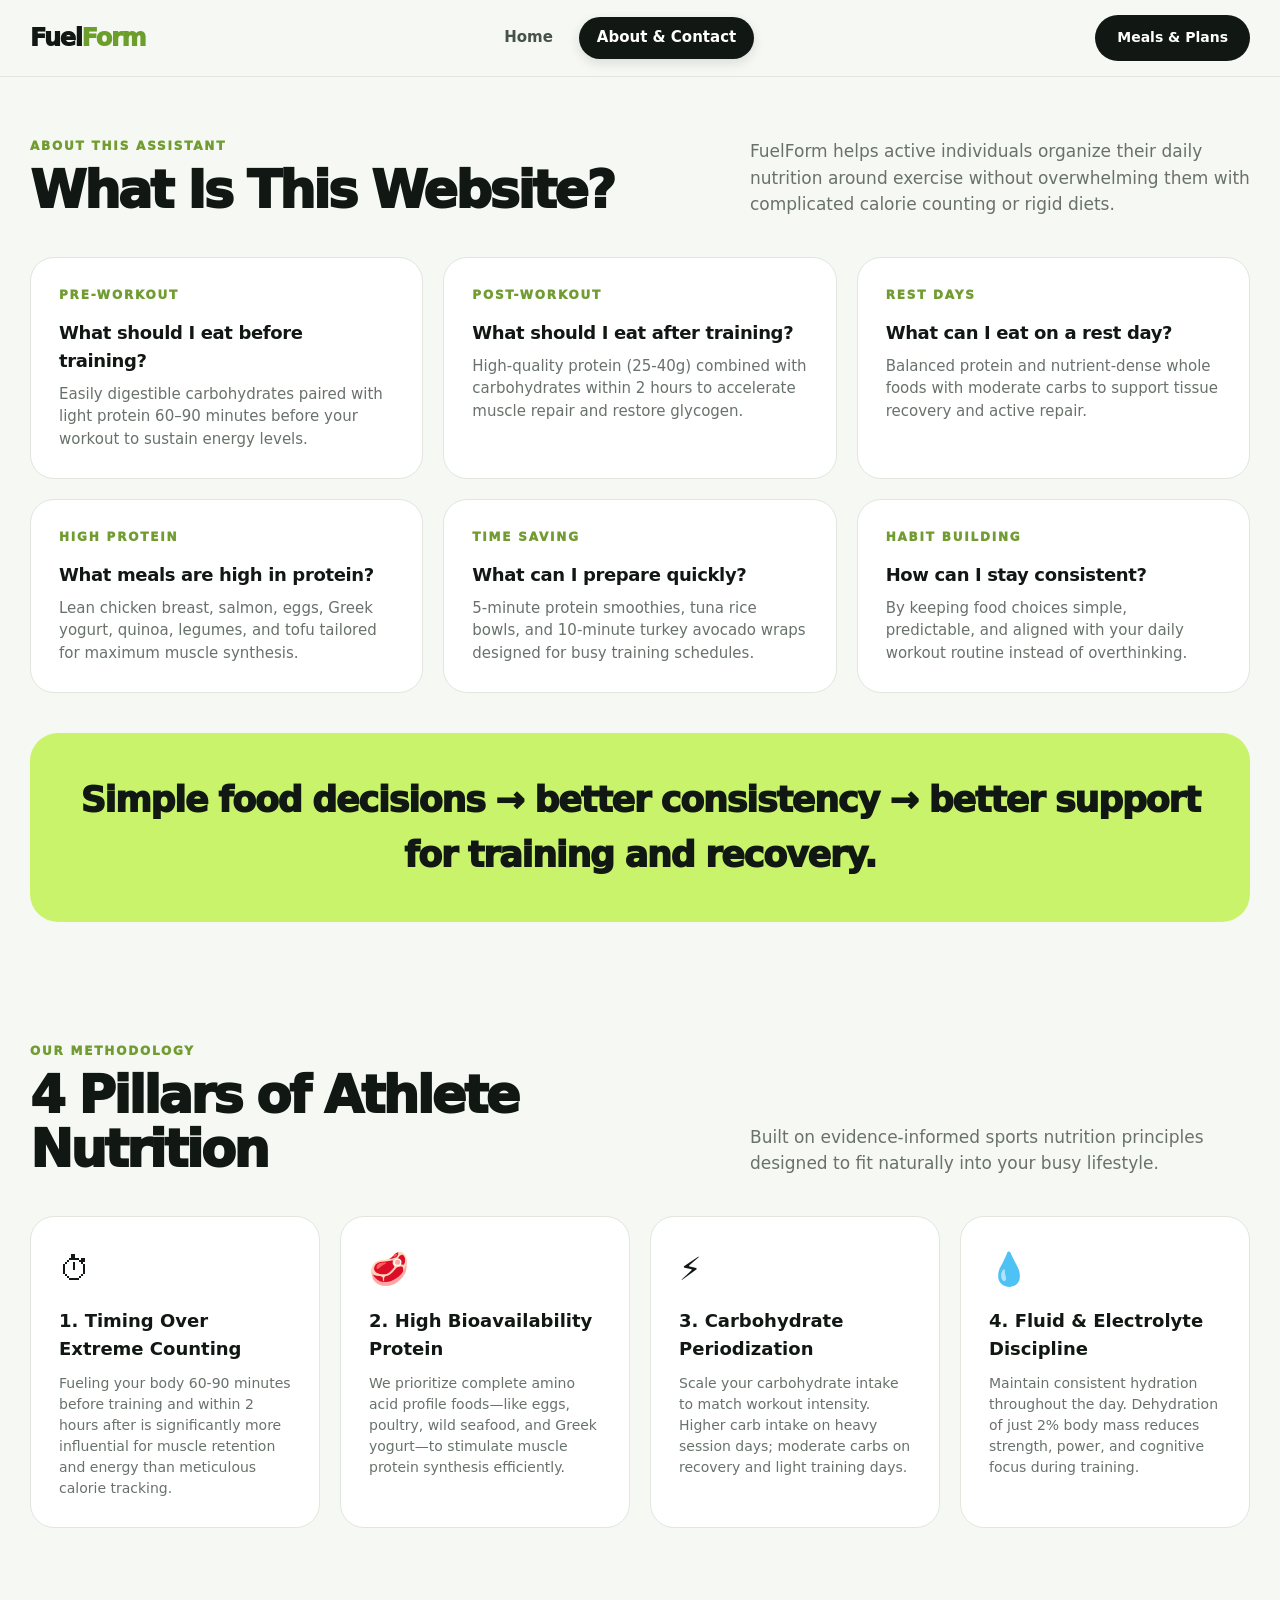
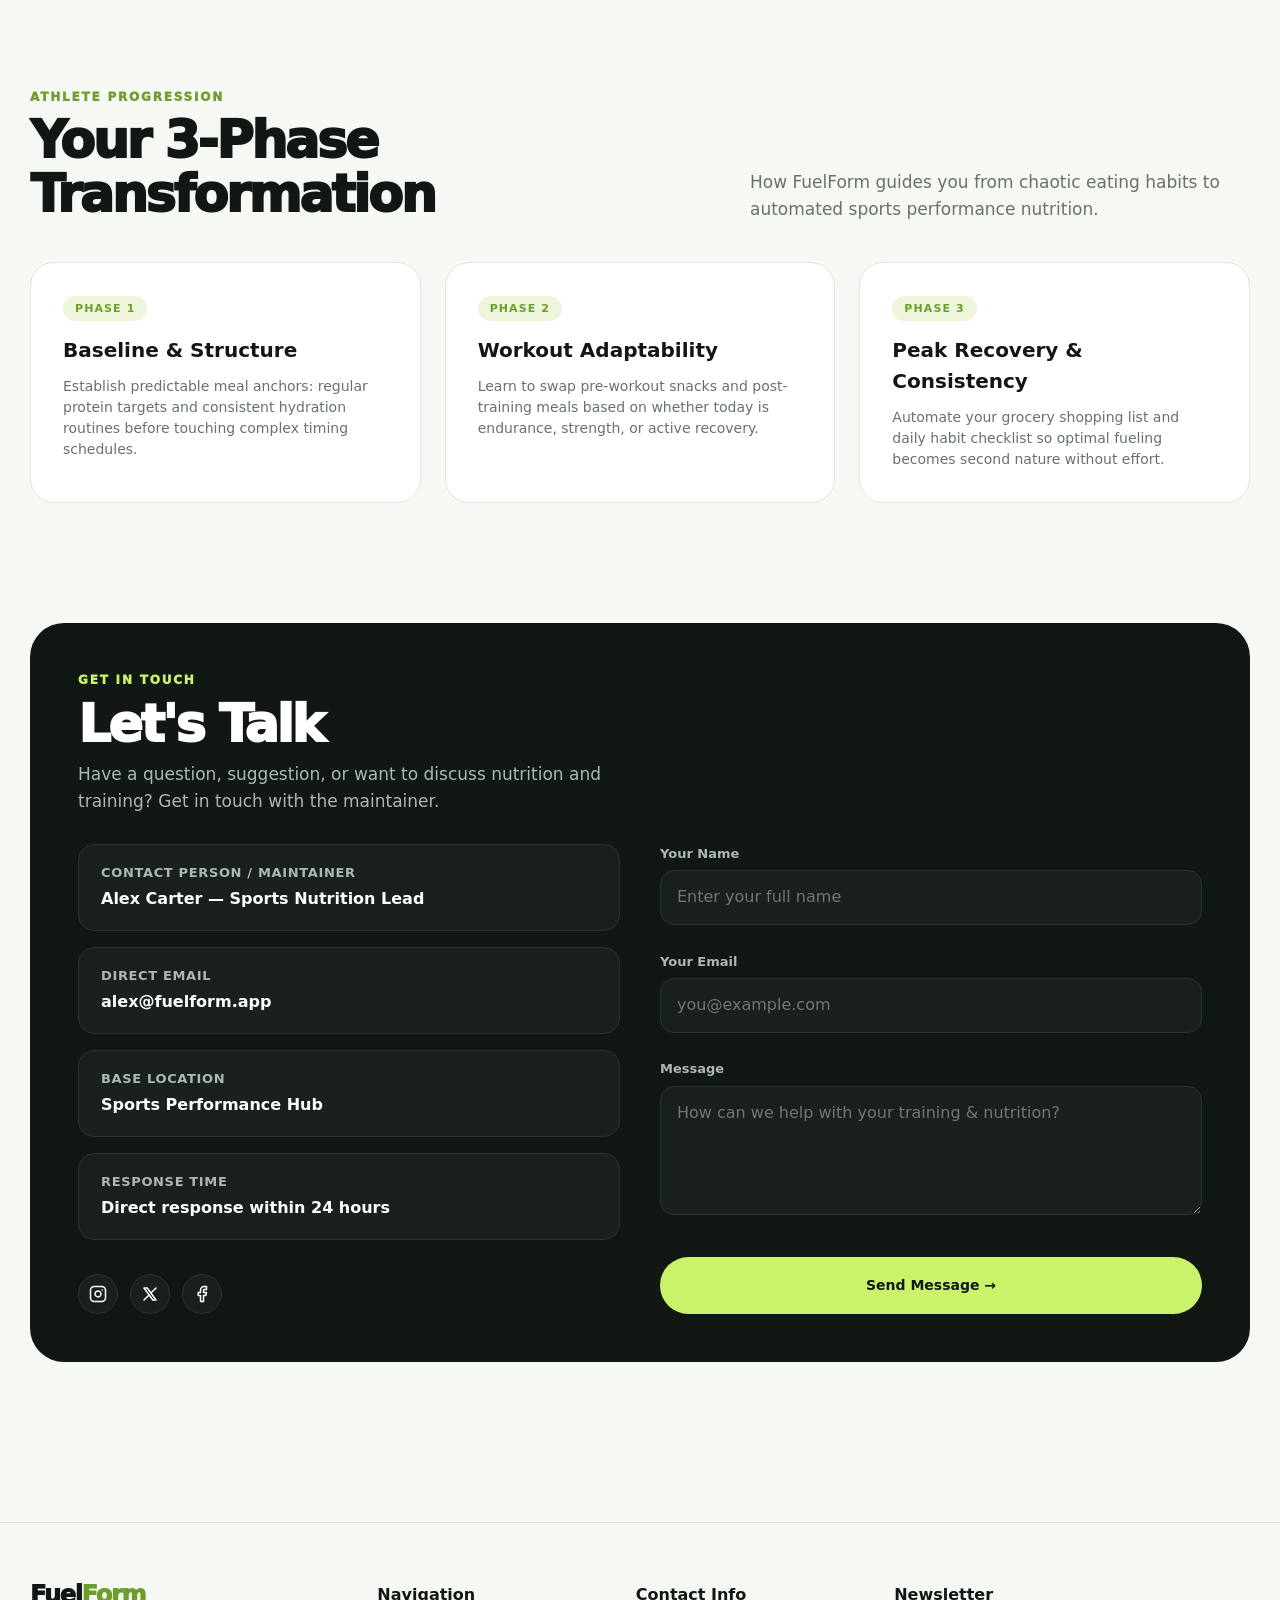
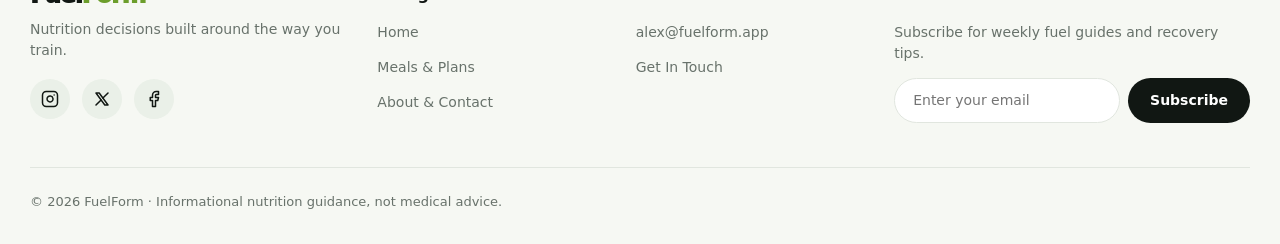
==== about.html @ 13bd80cb "secondcommit" ====
<!doctype html>
<html lang="en">

<head>
    <meta charset="utf-8">
    <meta name="viewport" content="width=device-width,initial-scale=1">
    <title>About & Contact · FuelForm</title>
    <link rel="stylesheet" href="css/style.css">
</head>

<body>
    <!-- HEADER -->
    <header class="header">
        <div class="container nav">
            <a class="brand" href="index.html">Fuel<em>Form</em></a>
            <nav class="navlinks">
                <a href="index.html">Home</a>
                <a href="about.html" class="active">About & Contact</a>
            </nav>
            <div class="actions">
                <a href="meals-plans.html" class="btn primary nav-cta">Meals & Plans</a>
                <button class="menu" aria-label="Open navigation">☰</button>
            </div>
        </div>
    </header>

    <main>
        <!-- ABOUT SECTION -->
        <section class="section" style="padding: 60px 0 40px;">
            <div class="container">
                <div class="sectionhead">
                    <div>
                        <div class="eyebrow">ABOUT THIS ASSISTANT</div>
                        <h2>What Is This Website?</h2>
                    </div>
                    <p>FuelForm helps active individuals organize their daily nutrition around exercise without overwhelming them with complicated calorie counting or rigid diets.</p>
                </div>

                <div class="qa-grid">
                    <article class="qa-card">
                        <div class="eyebrow">PRE-WORKOUT</div>
                        <h4>What should I eat before training?</h4>
                        <p>Easily digestible carbohydrates paired with light protein 60–90 minutes before your workout to sustain energy levels.</p>
                    </article>

                    <article class="qa-card">
                        <div class="eyebrow">POST-WORKOUT</div>
                        <h4>What should I eat after training?</h4>
                        <p>High-quality protein (25-40g) combined with carbohydrates within 2 hours to accelerate muscle repair and restore glycogen.</p>
                    </article>

                    <article class="qa-card">
                        <div class="eyebrow">REST DAYS</div>
                        <h4>What can I eat on a rest day?</h4>
                        <p>Balanced protein and nutrient-dense whole foods with moderate carbs to support tissue recovery and active repair.</p>
                    </article>

                    <article class="qa-card">
                        <div class="eyebrow">HIGH PROTEIN</div>
                        <h4>What meals are high in protein?</h4>
                        <p>Lean chicken breast, salmon, eggs, Greek yogurt, quinoa, legumes, and tofu tailored for maximum muscle synthesis.</p>
                    </article>

                    <article class="qa-card">
                        <div class="eyebrow">TIME SAVING</div>
                        <h4>What can I prepare quickly?</h4>
                        <p>5-minute protein smoothies, tuna rice bowls, and 10-minute turkey avocado wraps designed for busy training schedules.</p>
                    </article>

                    <article class="qa-card">
                        <div class="eyebrow">HABIT BUILDING</div>
                        <h4>How can I stay consistent?</h4>
                        <p>By keeping food choices simple, predictable, and aligned with your daily workout routine instead of overthinking.</p>
                    </article>
                </div>

                <!-- PHILOSOPHY BANNER -->
                <div class="philosophy-banner">
                    <h3>Simple food decisions → better consistency → better support for training and recovery.</h3>
                </div>
            </div>
        </section>

        <!-- NEW SECTION 1: NUTRITION METHODOLOGY -->
        <section id="nutrition-methodology" class="section" style="background: rgba(255,255,255,0.02); border-top: 1px solid var(--border); border-bottom: 1px solid var(--border);">
            <div class="container">
                <div class="sectionhead">
                    <div>
                        <div class="eyebrow">OUR METHODOLOGY</div>
                        <h2>4 Pillars of Athlete Nutrition</h2>
                    </div>
                    <p>Built on evidence-informed sports nutrition principles designed to fit naturally into your busy lifestyle.</p>
                </div>

                <div class="methodology-grid">
                    <div class="method-card">
                        <div style="font-size:32px; margin-bottom:12px;">⏱</div>
                        <h3>1. Timing Over Extreme Counting</h3>
                        <p>Fueling your body 60-90 minutes before training and within 2 hours after is significantly more influential for muscle retention and energy than meticulous calorie tracking.</p>
                    </div>

                    <div class="method-card">
                        <div style="font-size:32px; margin-bottom:12px;">🥩</div>
                        <h3>2. High Bioavailability Protein</h3>
                        <p>We prioritize complete amino acid profile foods—like eggs, poultry, wild seafood, and Greek yogurt—to stimulate muscle protein synthesis efficiently.</p>
                    </div>

                    <div class="method-card">
                        <div style="font-size:32px; margin-bottom:12px;">⚡</div>
                        <h3>3. Carbohydrate Periodization</h3>
                        <p>Scale your carbohydrate intake to match workout intensity. Higher carb intake on heavy session days; moderate carbs on recovery and light training days.</p>
                    </div>

                    <div class="method-card">
                        <div style="font-size:32px; margin-bottom:12px;">💧</div>
                        <h3>4. Fluid & Electrolyte Discipline</h3>
                        <p>Maintain consistent hydration throughout the day. Dehydration of just 2% body mass reduces strength, power, and cognitive focus during training.</p>
                    </div>
                </div>
            </div>
        </section>

        <!-- NEW SECTION 2: ATHLETE GROWTH JOURNEY -->
        <section id="athlete-journey" class="section">
            <div class="container">
                <div class="sectionhead">
                    <div>
                        <div class="eyebrow">ATHLETE PROGRESSION</div>
                        <h2>Your 3-Phase Transformation</h2>
                    </div>
                    <p>How FuelForm guides you from chaotic eating habits to automated sports performance nutrition.</p>
                </div>

                <div class="journey-timeline">
                    <div class="journey-step">
                        <span class="phase-badge">Phase 1</span>
                        <h3>Baseline & Structure</h3>
                        <p>Establish predictable meal anchors: regular protein targets and consistent hydration routines before touching complex timing schedules.</p>
                    </div>

                    <div class="journey-step">
                        <span class="phase-badge">Phase 2</span>
                        <h3>Workout Adaptability</h3>
                        <p>Learn to swap pre-workout snacks and post-training meals based on whether today is endurance, strength, or active recovery.</p>
                    </div>

                    <div class="journey-step">
                        <span class="phase-badge">Phase 3</span>
                        <h3>Peak Recovery & Consistency</h3>
                        <p>Automate your grocery shopping list and daily habit checklist so optimal fueling becomes second nature without effort.</p>
                    </div>
                </div>
            </div>
        </section>

        <!-- CONTACT SECTION -->
        <section id="contact" class="section" style="padding-top: 20px;">
            <div class="container">
                <div class="contact-section">
                    <div>
                        <div class="eyebrow" style="color:var(--lime)">GET IN TOUCH</div>
                        <h2 style="font-size:clamp(2.2rem,4vw,3.2rem); margin:6px 0 10px; font-weight:950; color:white;">Let's Talk</h2>
                        <p class="muted" style="margin:0; font-size:17px; max-width:560px;">Have a question, suggestion, or want to discuss nutrition and training? Get in touch with the maintainer.</p>
                    </div>

                    <div class="contact-layout">
                        <!-- MAINTAINER DETAILS -->
                        <div class="contact-info-list">
                            <div class="contact-box">
                                <strong>Contact Person / Maintainer</strong>
                                <span>Alex Carter — Sports Nutrition Lead</span>
                            </div>
                            <div class="contact-box">
                                <strong>Direct Email</strong>
                                <span>alex@fuelform.app</span>
                            </div>
                            <div class="contact-box">
                                <strong>Base Location</strong>
                                <span>Sports Performance Hub</span>
                            </div>
                            <div class="contact-box">
                                <strong>Response Time</strong>
                                <span>Direct response within 24 hours</span>
                            </div>
                            <div class="social-links">
                                <a href="#" aria-label="Instagram"><svg width="18" height="18" viewBox="0 0 24 24" fill="none" stroke="currentColor" stroke-width="2" stroke-linecap="round" stroke-linejoin="round"><rect x="2" y="2" width="20" height="20" rx="5" ry="5"></rect><path d="M16 11.37A4 4 0 1 1 12.63 8 4 4 0 0 1 16 11.37z"></path><line x1="17.5" y1="6.5" x2="17.51" y2="6.5"></line></svg></a>
                                <a href="#" aria-label="X (Twitter)"><svg width="18" height="18" viewBox="0 0 24 24" fill="none" stroke="currentColor" stroke-width="2" stroke-linecap="round" stroke-linejoin="round"><path d="M4 4l11.733 16h4.267l-11.733 -16z"/><path d="M4 20l6.768 -6.768m2.46 -2.46l6.772 -6.772"/></svg></a>
                                <a href="#" aria-label="Facebook"><svg width="18" height="18" viewBox="0 0 24 24" fill="none" stroke="currentColor" stroke-width="2" stroke-linecap="round" stroke-linejoin="round"><path d="M18 2h-3a5 5 0 0 0-5 5v3H7v4h3v8h4v-8h3l1-4h-4V7a1 1 0 0 1 1-1h3z"></path></svg></a>
                            </div>
                        </div>

                        <!-- SIMPLE CONTACT FORM -->
                        <form id="contact-form" class="contact-form">
                            <div>
                                <label for="contact-name">Your Name</label>
                                <input id="contact-name" type="text" placeholder="Enter your full name" required>
                            </div>
                            <div>
                                <label for="contact-email">Your Email</label>
                                <input id="contact-email" type="email" placeholder="you@example.com" required>
                            </div>
                            <div>
                                <label for="contact-message">Message</label>
                                <textarea id="contact-message" rows="4" placeholder="How can we help with your training & nutrition?" required></textarea>
                            </div>
                            <button class="btn lime" type="submit" style="width:100%; margin-top:8px;">Send Message →</button>
                        </form>
                    </div>
                </div>
            </div>
        </section>
    </main>

    <!-- FOOTER -->
    <footer class="footer">
        <div class="container footgrid">
            <div>
                <a class="brand" href="index.html">Fuel<em>Form</em></a>
                <p>Nutrition decisions built around the way you train.</p>
                <div class="social-links">
                    <a href="#" aria-label="Instagram"><svg width="18" height="18" viewBox="0 0 24 24" fill="none" stroke="currentColor" stroke-width="2" stroke-linecap="round" stroke-linejoin="round"><rect x="2" y="2" width="20" height="20" rx="5" ry="5"></rect><path d="M16 11.37A4 4 0 1 1 12.63 8 4 4 0 0 1 16 11.37z"></path><line x1="17.5" y1="6.5" x2="17.51" y2="6.5"></line></svg></a>
                    <a href="#" aria-label="X (Twitter)"><svg width="18" height="18" viewBox="0 0 24 24" fill="none" stroke="currentColor" stroke-width="2" stroke-linecap="round" stroke-linejoin="round"><path d="M4 4l11.733 16h4.267l-11.733 -16z"/><path d="M4 20l6.768 -6.768m2.46 -2.46l6.772 -6.772"/></svg></a>
                    <a href="#" aria-label="Facebook"><svg width="18" height="18" viewBox="0 0 24 24" fill="none" stroke="currentColor" stroke-width="2" stroke-linecap="round" stroke-linejoin="round"><path d="M18 2h-3a5 5 0 0 0-5 5v3H7v4h3v8h4v-8h3l1-4h-4V7a1 1 0 0 1 1-1h3z"></path></svg></a>
                </div>
            </div>

            <div>
                <h4>Navigation</h4>
                <p><a href="index.html">Home</a></p>
                <p><a href="meals-plans.html">Meals & Plans</a></p>
                <p><a href="about.html">About & Contact</a></p>
            </div>

            <div>
                <h4>Contact Info</h4>
                <p><a href="mailto:alex@fuelform.app">alex@fuelform.app</a></p>
                <p><a href="#contact">Get In Touch</a></p>
            </div>

            <div>
                <h4>Newsletter</h4>
                <p>Subscribe for weekly fuel guides and recovery tips.</p>
                <form id="newsletter-form" class="newsletter-form">
                    <div class="newsletter-input-wrap">
                        <input type="email" placeholder="Enter your email" required aria-label="Email address">
                        <button type="submit" class="btn primary">Subscribe</button>
                    </div>
                </form>
            </div>
        </div>

        <div class="container bottom">© 2026 FuelForm · Informational nutrition guidance, not medical advice.</div>
    </footer>

    <!-- MOBILE BOTTOM BAR -->
    <div class="mobilebar">
        <a href="index.html"><b>⌂</b>Home</a>
        <a href="meals-plans.html"><b>▦</b>Meals & Plans</a>
        <a class="active" href="about.html"><b>ℹ</b>About & Contact</a>
    </div>

    <script src="js/app.js"></script>
</body>

</html>
---- css/style.css ----
:root {
    --bg: #f6f8f3;
    --ink: #111713;
    --muted: #68726b;
    --line: #e1e6df;
    --card: #ffffff;
    --lime: #c8f36a;
    --green: #6c9e2b;
    --dark: #111713;
    --radius: 24px;
    --max: 1220px;
}

* {
    box-sizing: border-box;
}

html {
    scroll-behavior: smooth;
}

body {
    margin: 0;
    background: var(--bg);
    color: var(--ink);
    font: 16px/1.55 Inter, ui-sans-serif, system-ui, -apple-system, BlinkMacSystemFont, "Segoe UI", sans-serif;
    -webkit-font-smoothing: antialiased;
}

a {
    text-decoration: none;
    color: inherit;
}

img {
    display: block;
    max-width: 100%;
    width: 100%;
    object-fit: cover;
}

button,
input,
select,
textarea {
    font: inherit;
}

.container {
    width: min(var(--max), calc(100% - 40px));
    margin: 0 auto;
}

/* HEADER & NAV */
.header {
    position: sticky;
    top: 0;
    z-index: 100;
    background: rgba(246, 248, 243, 0.92);
    backdrop-filter: blur(14px);
    border-bottom: 1px solid var(--line);
}

.nav {
    height: 76px;
    display: flex;
    align-items: center;
    justify-content: space-between;
    gap: 24px;
}

.brand {
    font-weight: 950;
    font-size: 24px;
    letter-spacing: -1.3px;
    line-height: 1;
    color: var(--ink);
    display: inline-block;
}

.brand em {
    font-style: normal;
    color: var(--green);
}

.navlinks {
    display: flex;
    gap: 8px;
    font-size: 15px;
    font-weight: 750;
    color: #465149;
    align-items: center;
}

.navlinks a {
    position: relative;
    padding: 9px 18px;
    border-radius: 999px;
    transition: all 0.2s ease;
    color: #465149;
    font-weight: 800;
}

.navlinks a:hover {
    color: var(--ink);
    background: #edf6db;
}

.navlinks a.active {
    color: white;
    background: var(--dark);
    font-weight: 900;
    box-shadow: 0 4px 12px rgba(17, 23, 19, 0.12);
}

.actions {
    display: flex;
    gap: 12px;
    align-items: center;
}

.btn {
    border: 0;
    border-radius: 999px;
    padding: 12px 22px;
    font-size: 14px;
    font-weight: 850;
    cursor: pointer;
    display: inline-flex;
    justify-content: center;
    align-items: center;
    gap: 8px;
    transition: all 0.2s ease;
}

.btn:hover {
    transform: translateY(-1px);
}

.primary {
    background: var(--dark);
    color: white;
}

.primary:hover {
    background: #252e28;
}

.nav-cta.active {
    background: var(--lime);
    color: var(--ink);
    box-shadow: 0 4px 14px rgba(187, 247, 61, 0.4);
}

.lime {
    background: var(--lime);
    color: var(--ink);
}

.lime:hover {
    background: #b9e855;
}

.soft {
    background: #eaf0e8;
    color: var(--ink);
}

.soft:hover {
    background: #ddf0d8;
}

.menu {
    display: none;
    border: 0;
    background: none;
    font-size: 26px;
    cursor: pointer;
    color: var(--ink);
}

/* HERO SECTION */
.hero {
    padding: 80px 0 60px;
}

.hero-grid {
    display: grid;
    grid-template-columns: 1fr 0.95fr;
    gap: 60px;
    align-items: center;
}

.eyebrow {
    font-size: 12px;
    letter-spacing: 0.15em;
    font-weight: 950;
    color: #719c31;
    text-transform: uppercase;
    margin-bottom: 8px;
}

.hero h1 {
    font-size: clamp(3rem, 5.5vw, 5.4rem);
    line-height: 0.98;
    letter-spacing: -0.065em;
    margin: 16px 0 24px;
    font-weight: 950;
}

.hero p {
    color: var(--muted);
    font-size: 19px;
    line-height: 1.5;
    max-width: 580px;
    margin: 0 0 32px;
}

.hero-photo {
    height: 540px;
    border-radius: 34px;
    box-shadow: 0 20px 50px rgba(17, 23, 19, 0.08);
}

.photo-wrap {
    position: relative;
}

.float {
    position: absolute;
    bottom: 24px;
    left: -24px;
    background: rgba(255, 255, 255, 0.96);
    backdrop-filter: blur(10px);
    border: 1px solid var(--line);
    box-shadow: 0 18px 50px rgba(17, 23, 19, 0.1);
    border-radius: 20px;
    padding: 20px;
    width: 280px;
}

.metric {
    display: flex;
    justify-content: space-between;
    gap: 12px;
    margin: 10px 0 6px;
    font-weight: 850;
    font-size: 14px;
}

.progress {
    height: 8px;
    background: #e7ece4;
    border-radius: 99px;
    overflow: hidden;
}

.progress i {
    display: block;
    height: 100%;
    background: var(--lime);
    border-radius: inherit;
}

/* SECTION STYLING */
.section {
    padding: 80px 0;
}

.sectionhead {
    display: flex;
    justify-content: space-between;
    gap: 30px;
    align-items: flex-end;
    margin-bottom: 40px;
}

.section h2 {
    font-size: clamp(2.2rem, 4vw, 3.4rem);
    letter-spacing: -0.05em;
    line-height: 1.05;
    margin: 0;
    font-weight: 950;
}

.sectionhead p {
    max-width: 500px;
    color: var(--muted);
    font-size: 17px;
    margin: 0;
}

/* HYDRATION WIDGET */
.hydration-box {
    background: white;
    border: 1px solid var(--line);
    border-radius: 30px;
    padding: 40px;
    display: grid;
    grid-template-columns: 0.9fr 1.1fr;
    gap: 40px;
    align-items: center;
}

.water-display {
    background: #f4faf0;
    border: 1px solid #d4ebca;
    border-radius: 24px;
    padding: 32px;
    text-align: center;
}

.water-icon {
    font-size: 48px;
    margin-bottom: 8px;
}

.water-val {
    font-size: 40px;
    font-weight: 950;
    letter-spacing: -0.04em;
    margin: 4px 0;
}

.water-btns {
    display: flex;
    gap: 10px;
    justify-content: center;
    margin-top: 18px;
}

.tips-list {
    display: flex;
    flex-direction: column;
    gap: 16px;
}

.tip-item {
    background: #fafcf8;
    border: 1px solid var(--line);
    border-radius: 18px;
    padding: 16px 20px;
}

.tip-item h4 {
    margin: 0 0 4px;
    font-size: 16px;
    font-weight: 850;
    color: var(--ink);
}

.tip-item p {
    margin: 0;
    font-size: 14px;
    color: var(--muted);
}

/* GROCERY CHECKLIST WIDGET */
.grocery-card {
    background: white;
    border: 1px solid var(--line);
    border-radius: 30px;
    padding: 40px;
    margin-top: 40px;
}

.grocery-cols {
    display: grid;
    grid-template-columns: repeat(3, 1fr);
    gap: 24px;
    margin-top: 24px;
}

.grocery-group {
    background: #fafcf8;
    border: 1px solid var(--line);
    border-radius: 20px;
    padding: 24px;
}

.grocery-group h4 {
    margin: 0 0 14px;
    font-size: 17px;
    font-weight: 850;
    color: var(--ink);
}

.check-item {
    display: flex;
    align-items: center;
    gap: 10px;
    margin-bottom: 10px;
    font-size: 14px;
    color: #38423b;
    cursor: pointer;
}

.check-item input[type="checkbox"] {
    width: 18px;
    height: 18px;
    accent-color: var(--green);
    cursor: pointer;
}

/* RECOVERY DASHBOARD */
.dark-dashboard {
    background: var(--dark);
    color: white;
    border-radius: 32px;
    padding: 40px;
    margin-top: 40px;
}

.stats-grid {
    display: grid;
    grid-template-columns: repeat(4, 1fr);
    gap: 14px;
    margin-top: 24px;
}

.stat-card {
    background: #1a211d;
    border: 1px solid #2a332d;
    border-radius: 20px;
    padding: 20px;
}

.stat-card label {
    font-size: 11px;
    font-weight: 900;
    letter-spacing: 0.1em;
    color: #aeb8b0;
    text-transform: uppercase;
}

.stat-card strong {
    display: block;
    font-size: 30px;
    font-weight: 950;
    margin: 6px 0 2px;
}

.stat-card small {
    color: #aeb8b0;
    font-size: 12px;
}

.dash-panels {
    display: grid;
    grid-template-columns: 1.3fr 0.7fr;
    gap: 20px;
    margin-top: 20px;
}

.panel-card {
    background: white;
    color: var(--ink);
    border-radius: 24px;
    padding: 24px;
}

.panel-card h3 {
    margin: 0 0 16px;
    font-size: 20px;
    font-weight: 850;
}

.meal-row {
    display: flex;
    align-items: center;
    gap: 14px;
    padding: 12px 0;
    border-bottom: 1px solid var(--line);
}

.meal-row:last-child {
    border-bottom: 0;
}

.meal-row img {
    width: 54px;
    height: 54px;
    border-radius: 14px;
}

.meal-row small {
    display: block;
    color: var(--muted);
    font-size: 12px;
}

.meal-row strong {
    font-size: 15px;
}

/* ABOUT PAGE NEW SECTIONS */
.qa-grid {
    display: grid;
    grid-template-columns: repeat(3, 1fr);
    gap: 20px;
    margin-top: 30px;
}

.qa-card {
    background: var(--card);
    border: 1px solid var(--line);
    border-radius: var(--radius);
    padding: 28px;
    transition: transform 0.2s ease, box-shadow 0.2s ease;
}

.qa-card:hover {
    transform: translateY(-3px);
    box-shadow: 0 12px 30px rgba(17, 23, 19, 0.05);
}

.qa-card h4 {
    font-size: 18px;
    font-weight: 850;
    margin: 14px 0 8px;
    color: var(--ink);
    letter-spacing: -0.02em;
}

.qa-card p {
    color: var(--muted);
    font-size: 15px;
    line-height: 1.5;
    margin: 0;
}

.philosophy-banner {
    background: var(--lime);
    border-radius: 28px;
    padding: 40px;
    text-align: center;
    margin-top: 40px;
}

.philosophy-banner h3 {
    font-size: clamp(1.5rem, 3vw, 2.2rem);
    letter-spacing: -0.04em;
    margin: 0;
    font-weight: 950;
    color: var(--ink);
}

.method-grid {
    display: grid;
    grid-template-columns: repeat(4, 1fr);
    gap: 20px;
    margin-top: 30px;
}

.method-card {
    background: white;
    border: 1px solid var(--line);
    border-radius: 24px;
    padding: 28px;
}

.method-card .num {
    font-size: 32px;
    font-weight: 950;
    color: var(--green);
    margin-bottom: 10px;
}

.method-card h4 {
    margin: 0 0 8px;
    font-size: 18px;
    font-weight: 850;
}

.method-card p {
    margin: 0;
    color: var(--muted);
    font-size: 14px;
    line-height: 1.5;
}

.journey-grid {
    display: grid;
    grid-template-columns: repeat(3, 1fr);
    gap: 24px;
    margin-top: 30px;
}

.journey-card {
    background: white;
    border: 1px solid var(--line);
    border-radius: 24px;
    padding: 32px;
    position: relative;
}

.phase-badge {
    display: inline-block;
    font-size: 11px;
    font-weight: 900;
    letter-spacing: 0.1em;
    text-transform: uppercase;
    background: #edf6db;
    color: var(--green);
    padding: 4px 12px;
    border-radius: 99px;
    margin-bottom: 14px;
}

.journey-card h3 {
    margin: 0 0 10px;
    font-size: 20px;
    font-weight: 850;
}

.journey-card p {
    margin: 0;
    color: var(--muted);
    font-size: 14px;
    line-height: 1.5;
}

/* MEALS & PLANS SECTION */
.meal-categories {
    display: grid;
    grid-template-columns: repeat(3, 1fr);
    gap: 24px;
    margin-top: 30px;
}

.meal-card {
    background: white;
    border: 1px solid var(--line);
    border-radius: 24px;
    overflow: hidden;
    transition: transform 0.2s ease, box-shadow 0.2s ease;
}

.meal-card:hover {
    transform: translateY(-4px);
    box-shadow: 0 16px 40px rgba(17, 23, 19, 0.07);
}

.meal-card img {
    height: 220px;
    object-fit: cover;
}

.meal-body {
    padding: 22px;
}

.meal-badge {
    display: inline-block;
    font-size: 11px;
    font-weight: 900;
    letter-spacing: 0.1em;
    text-transform: uppercase;
    background: #edf6db;
    color: var(--green);
    padding: 4px 10px;
    border-radius: 99px;
    margin-bottom: 10px;
}

.meal-body h3 {
    margin: 0 0 8px;
    font-size: 20px;
    font-weight: 850;
    letter-spacing: -0.02em;
}

.meal-body p {
    color: var(--muted);
    font-size: 14px;
    line-height: 1.5;
    margin: 0 0 18px;
}

.meal-meta {
    display: flex;
    gap: 8px;
    flex-wrap: wrap;
}

.tag {
    font-size: 12px;
    font-weight: 850;
    background: #f0f4ee;
    color: #465149;
    padding: 6px 11px;
    border-radius: 999px;
}

/* PLAN BUILDER AREA */
.plan-builder {
    background: var(--card);
    border: 1px solid var(--line);
    border-radius: 32px;
    padding: 40px;
    margin-top: 50px;
}

.plan-tabs {
    display: flex;
    gap: 12px;
    margin: 24px 0 32px;
    flex-wrap: wrap;
}

.plan-tab-btn {
    background: #fafcf8;
    border: 1px solid var(--line);
    border-radius: 999px;
    padding: 12px 24px;
    font-weight: 850;
    font-size: 15px;
    cursor: pointer;
    transition: all 0.2s ease;
    color: var(--muted);
}

.plan-tab-btn.active,
.plan-tab-btn:hover {
    background: var(--dark);
    color: white;
    border-color: var(--dark);
}

.day-structure {
    display: grid;
    grid-template-columns: repeat(4, 1fr);
    gap: 16px;
}

.step-card {
    background: #fafcf8;
    border: 1px solid var(--line);
    border-radius: 20px;
    padding: 22px;
}

.step-card small {
    display: block;
    font-size: 12px;
    font-weight: 900;
    color: var(--green);
    letter-spacing: 0.1em;
    text-transform: uppercase;
    margin-bottom: 6px;
}

.step-card h4 {
    margin: 0 0 6px;
    font-size: 17px;
    font-weight: 850;
    color: var(--ink);
}

.step-card p {
    margin: 0;
    font-size: 13px;
    color: var(--muted);
    line-height: 1.4;
}

/* CONTACT SECTION */
.contact-section {
    background: var(--dark);
    color: white;
    border-radius: 34px;
    padding: 48px;
    margin-top: 20px;
}

.contact-section .muted {
    color: #aeb8b0;
}

.contact-layout {
    display: grid;
    grid-template-columns: 1fr 1fr;
    gap: 40px;
    margin-top: 30px;
}

.contact-info-list {
    display: flex;
    flex-direction: column;
    gap: 16px;
}

.contact-box {
    background: #1a211d;
    border: 1px solid #2a332d;
    border-radius: 16px;
    padding: 18px 22px;
}

.contact-box strong {
    display: block;
    font-size: 13px;
    color: #aeb8b0;
    margin-bottom: 4px;
    text-transform: uppercase;
    letter-spacing: 0.05em;
}

.contact-box span {
    font-size: 16px;
    font-weight: 850;
    color: white;
}

.social-links {
    display: flex;
    gap: 12px;
    margin-top: 18px;
}

.social-links a {
    display: inline-flex;
    align-items: center;
    justify-content: center;
    width: 40px;
    height: 40px;
    border-radius: 50%;
    background: #1a211d;
    border: 1px solid #2a332d;
    color: white;
    transition: all 0.2s ease;
}

.social-links a:hover {
    background: var(--lime);
    color: var(--ink);
    border-color: var(--lime);
    transform: translateY(-2px);
}

.contact-form {
    display: grid;
    gap: 16px;
}

.contact-form label {
    display: block;
    font-size: 13px;
    font-weight: 850;
    color: #aeb8b0;
    margin-bottom: 6px;
}

.contact-form input,
.contact-form textarea {
    width: 100%;
    border: 1px solid #2a332d;
    border-radius: 14px;
    padding: 14px 16px;
    background: #1a211d;
    color: white;
    outline: none;
    transition: border-color 0.2s ease;
}

.contact-form input:focus,
.contact-form textarea:focus {
    border-color: var(--lime);
}

/* FOOTER */
.footer {
    background: var(--bg);
    border-top: 1px solid var(--line);
    color: var(--ink);
    margin-top: 80px;
    padding: 60px 0 32px;
}

.footgrid {
    display: grid;
    grid-template-columns: 1.4fr 1fr 1fr 1.6fr;
    gap: 36px;
}

.footer p {
    color: var(--muted);
    font-size: 14px;
    line-height: 1.5;
    margin: 8px 0 14px;
}

.footer a:not(.brand) {
    color: var(--muted);
    font-size: 14px;
    transition: color 0.2s ease;
}

.footer a:not(.brand):hover {
    color: var(--green);
}

.footer .brand {
    font-size: 24px;
    font-weight: 950;
    letter-spacing: -1.3px;
    color: var(--ink);
    display: inline-block;
}

.footer h4 {
    margin: 0 0 14px;
    font-size: 16px;
    font-weight: 850;
    color: var(--ink);
}

.footer .social-links a {
    background: #eaf0e8;
    border: 0;
    color: var(--ink);
}

.footer .social-links a:hover {
    background: var(--dark);
    color: white;
}

.newsletter-form {
    display: flex;
    flex-direction: column;
    gap: 10px;
    margin-top: 10px;
}

.newsletter-input-wrap {
    display: flex;
    gap: 8px;
}

.newsletter-form input {
    flex: 1;
    border: 1px solid var(--line);
    border-radius: 999px;
    padding: 11px 18px;
    font-size: 14px;
    background: white;
    color: var(--ink);
    outline: none;
    min-width: 0;
}

.newsletter-form input:focus {
    border-color: #9cc24e;
    box-shadow: 0 0 0 3px #eaf4d7;
}

.bottom {
    border-top: 1px solid var(--line);
    margin-top: 40px;
    padding-top: 24px;
    color: var(--muted);
    font-size: 13px;
}

.mobilebar {
    display: none;
}

/* RESPONSIVE DESIGN */
@media(max-width: 1000px) {
    .navlinks {
        display: none;
    }

    .menu {
        display: block;
    }

    .hero-grid,
    .hydration-box,
    .dash-panels {
        grid-template-columns: 1fr;
        gap: 30px;
    }

    .hero-photo {
        height: 440px;
    }

    .qa-grid,
    .meal-categories,
    .method-grid,
    .journey-grid,
    .grocery-cols {
        grid-template-columns: 1fr 1fr;
    }

    .stats-grid {
        grid-template-columns: repeat(2, 1fr);
    }

    .day-structure {
        grid-template-columns: 1fr 1fr;
    }

    .contact-layout {
        grid-template-columns: 1fr;
    }

    .footgrid {
        grid-template-columns: 1fr 1fr;
    }
}

@media(max-width: 680px) {
    .container {
        width: calc(100% - 28px);
    }

    .nav {
        height: 68px;
    }

    .actions .btn {
        display: none;
    }

    .hero {
        padding: 48px 0 30px;
    }

    .hero h1 {
        font-size: clamp(2.5rem, 12vw, 4.2rem);
    }

    .hero p {
        font-size: 16px;
    }

    .hero-photo {
        height: 340px;
        border-radius: 24px;
    }

    .float {
        left: 12px;
        right: 12px;
        width: auto;
        bottom: 12px;
    }

    .section {
        padding: 60px 0;
    }

    .sectionhead {
        display: block;
    }

    .sectionhead p {
        margin-top: 12px;
    }

    .qa-grid,
    .meal-categories,
    .day-structure,
    .method-grid,
    .journey-grid,
    .grocery-cols,
    .stats-grid {
        grid-template-columns: 1fr;
    }

    .plan-builder,
    .hydration-box,
    .grocery-card,
    .dark-dashboard {
        padding: 24px;
    }

    .contact-section {
        padding: 28px;
        border-radius: 24px;
    }

    .footgrid {
        grid-template-columns: 1fr;
    }

    .footer {
        padding-bottom: 92px;
    }

    .mobilebar {
        position: fixed;
        display: flex;
        bottom: 11px;
        left: 11px;
        right: 11px;
        background: #111713;
        color: white;
        border-radius: 19px;
        padding: 9px 6px;
        justify-around: space-around;
        z-index: 999;
        box-shadow: 0 15px 40px rgba(0, 0, 0, 0.3);
    }

    .mobilebar a {
        font-size: 11px;
        text-align: center;
        color: #c3cbc5;
        font-weight: 700;
    }

    .mobilebar b {
        display: block;
        font-size: 18px;
        color: white;
    }

    .mobilebar .active,
    .mobilebar .active b {
        color: var(--lime);
    }
}

/* HYDRATION WIDGET & TIPS STYLES */
.hydration-card {
    background: var(--dark);
    color: white;
    border-radius: 28px;
    padding: 32px;
    margin-top: 24px;
}

.hydration-stats {
    display: flex;
    justify-content: space-between;
    align-items: center;
    flex-wrap: wrap;
    gap: 16px;
}

.water-buttons {
    display: flex;
    gap: 10px;
    flex-wrap: wrap;
}

.hydration-tips-grid {
    display: grid;
    grid-template-columns: repeat(3, 1fr);
    gap: 20px;
    margin-top: 24px;
}

/* GROCERY CHECKLIST STYLES */
.grocery-card {
    background: white;
    border: 1px solid var(--line);
    border-radius: 28px;
    padding: 32px;
    margin-top: 24px;
}

.grocery-grid {
    display: grid;
    grid-template-columns: repeat(3, 1fr);
    gap: 24px;
}

.grocery-category h4 {
    margin: 0 0 14px;
    font-size: 16px;
    font-weight: 850;
    color: var(--ink);
}

.grocery-list {
    display: flex;
    flex-direction: column;
    gap: 10px;
}

.grocery-item {
    display: flex;
    align-items: center;
    gap: 10px;
    font-size: 14px;
    color: var(--ink);
    cursor: pointer;
    user-select: none;
}

.grocery-item input[type="checkbox"] {
    width: 18px;
    height: 18px;
    accent-color: var(--green);
    cursor: pointer;
}

/* DAILY MEAL SCHEDULE STYLES */
.schedule-grid {
    display: flex;
    flex-direction: column;
    gap: 16px;
    margin-top: 24px;
}

.schedule-card {
    background: white;
    border: 1px solid var(--line);
    border-radius: 20px;
    padding: 24px;
    display: flex;
    align-items: center;
    gap: 24px;
    transition: transform 0.2s ease, box-shadow 0.2s ease;
}

.schedule-card:hover {
    transform: translateY(-2px);
    box-shadow: 0 10px 30px rgba(0,0,0,0.05);
}

.schedule-time {
    display: flex;
    flex-direction: column;
    align-items: flex-start;
    min-width: 100px;
}

.schedule-time span {
    font-size: 17px;
    font-weight: 950;
    color: var(--ink);
}

.schedule-time small {
    font-size: 12px;
    font-weight: 900;
    color: var(--green);
    text-transform: uppercase;
    letter-spacing: 0.05em;
}

.schedule-details {
    flex: 1;
}

.schedule-details h4 {
    margin: 0 0 4px;
    font-size: 18px;
    font-weight: 850;
    color: var(--ink);
}

.schedule-details p {
    margin: 0;
    font-size: 14px;
    color: var(--muted);
}

/* PROGRESS & RECOVERY DASHBOARD STYLES */
.recovery-dashboard {
    background: var(--dark);
    color: white;
    border-radius: 32px;
    padding: 40px;
    margin-top: 24px;
}

.progress-grid {
    display: grid;
    grid-template-columns: repeat(3, 1fr);
    gap: 24px;
}

.progress-card {
    background: #1a211d;
    border: 1px solid #2a332d;
    border-radius: 20px;
    padding: 24px;
}

.progress-card small {
    font-size: 11px;
    font-weight: 900;
    color: #aeb8b0;
    letter-spacing: 0.1em;
}

.recovery-habits {
    display: flex;
    flex-wrap: wrap;
    gap: 10px;
}

.habit-chip {
    display: inline-flex;
    align-items: center;
    padding: 8px 16px;
    border-radius: 999px;
    font-size: 13px;
    font-weight: 800;
    background: #1a211d;
    border: 1px solid #2a332d;
    color: #aeb8b0;
}

.habit-chip.active {
    background: rgba(187, 247, 61, 0.15);
    border-color: var(--lime);
    color: var(--lime);
}

/* METHODOLOGY GRID STYLES */
.methodology-grid {
    display: grid;
    grid-template-columns: repeat(4, 1fr);
    gap: 20px;
    margin-top: 24px;
}

.method-card {
    background: white;
    border: 1px solid var(--line);
    border-radius: 24px;
    padding: 28px;
}

.method-card h3 {
    margin: 0 0 10px;
    font-size: 18px;
    font-weight: 850;
    color: var(--ink);
}

.method-card p {
    margin: 0;
    font-size: 14px;
    color: var(--muted);
    line-height: 1.5;
}

/* ATHLETE GROWTH JOURNEY STYLES */
.journey-timeline {
    display: grid;
    grid-template-columns: repeat(3, 1fr);
    gap: 24px;
    margin-top: 24px;
}

.journey-step {
    background: white;
    border: 1px solid var(--line);
    border-radius: 24px;
    padding: 32px;
}

.phase-badge {
    display: inline-block;
    font-size: 11px;
    font-weight: 900;
    letter-spacing: 0.1em;
    text-transform: uppercase;
    background: #edf6db;
    color: var(--green);
    padding: 4px 12px;
    border-radius: 999px;
    margin-bottom: 14px;
}

.journey-step h3 {
    margin: 0 0 10px;
    font-size: 20px;
    font-weight: 850;
    color: var(--ink);
}

.journey-step p {
    margin: 0;
    font-size: 14px;
    color: var(--muted);
    line-height: 1.5;
}

@media (max-width: 1000px) {
    .hydration-tips-grid,
    .grocery-grid,
    .progress-grid,
    .methodology-grid,
    .journey-timeline {
        grid-template-columns: 1fr 1fr;
    }
}

@media (max-width: 680px) {
    .hydration-tips-grid,
    .grocery-grid,
    .progress-grid,
    .methodology-grid,
    .journey-timeline {
        grid-template-columns: 1fr;
    }

    .schedule-card {
        flex-direction: column;
        align-items: flex-start;
        gap: 12px;
    }
}
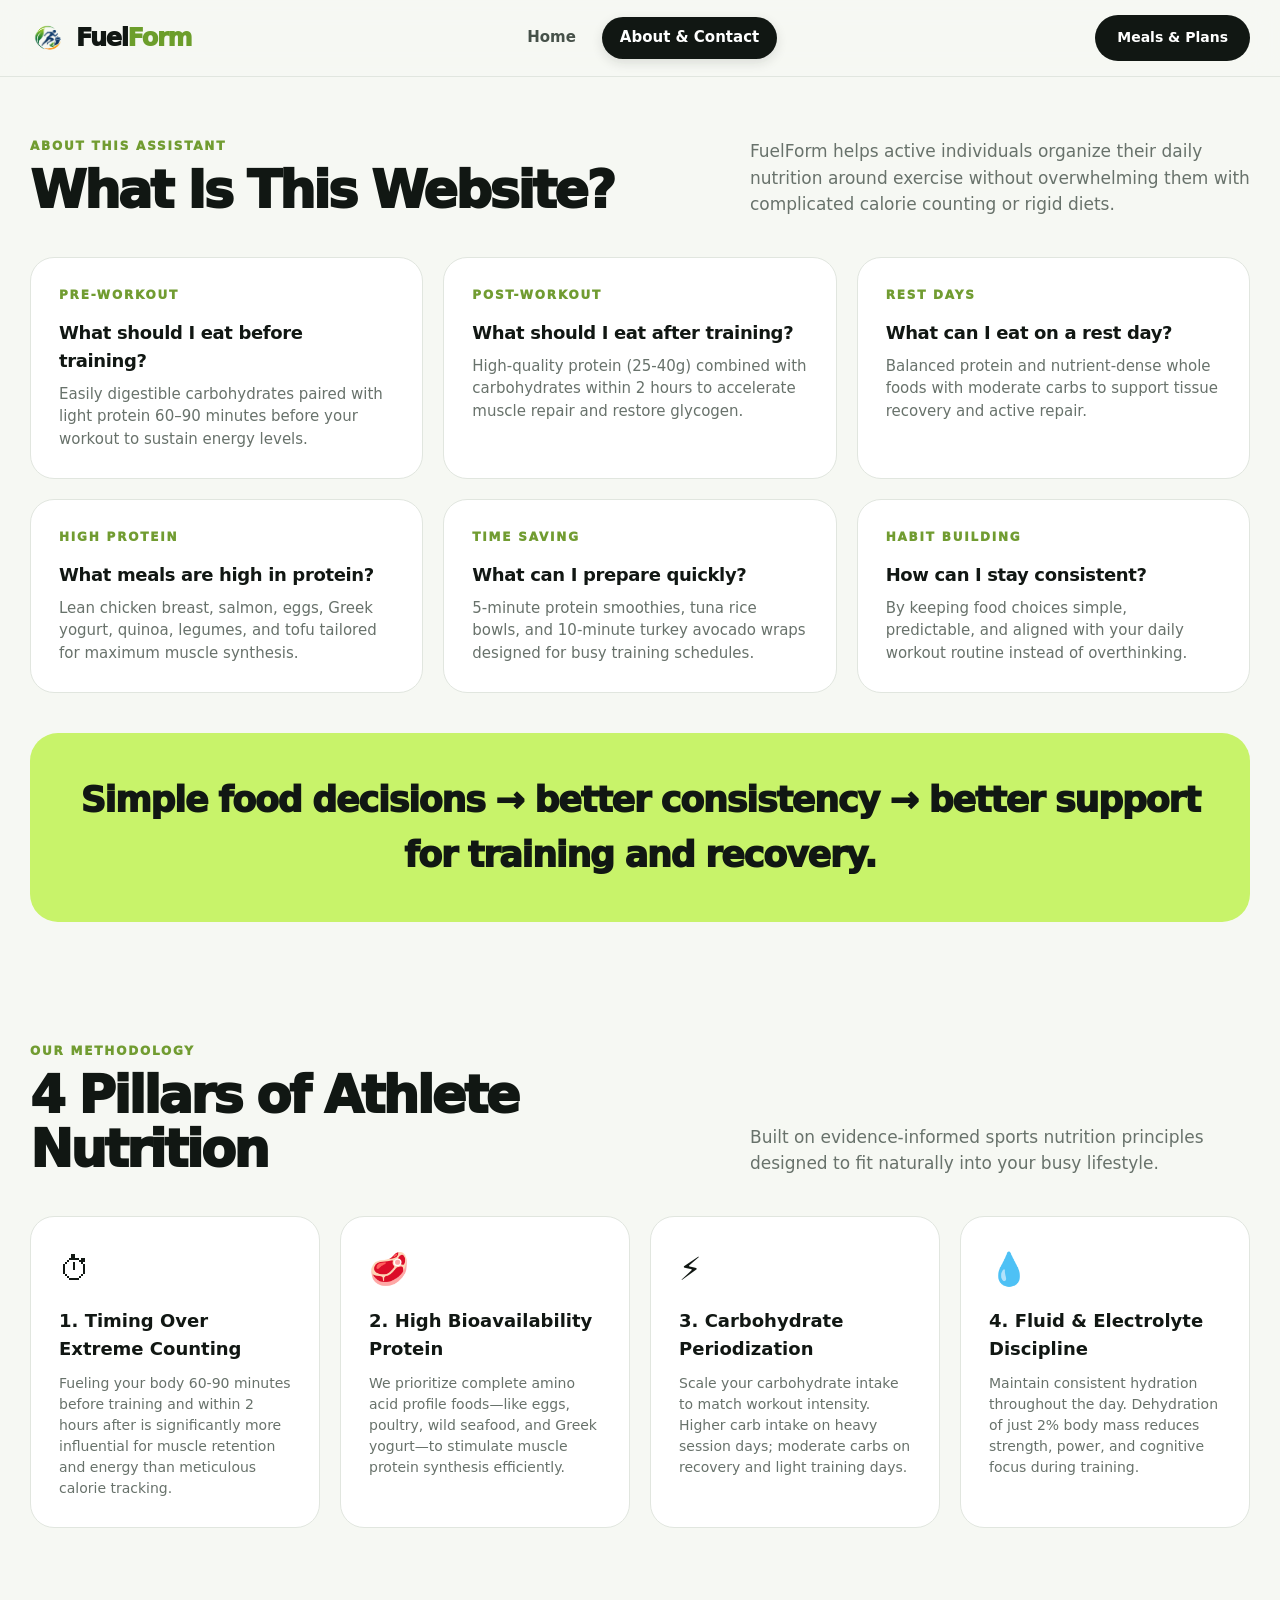
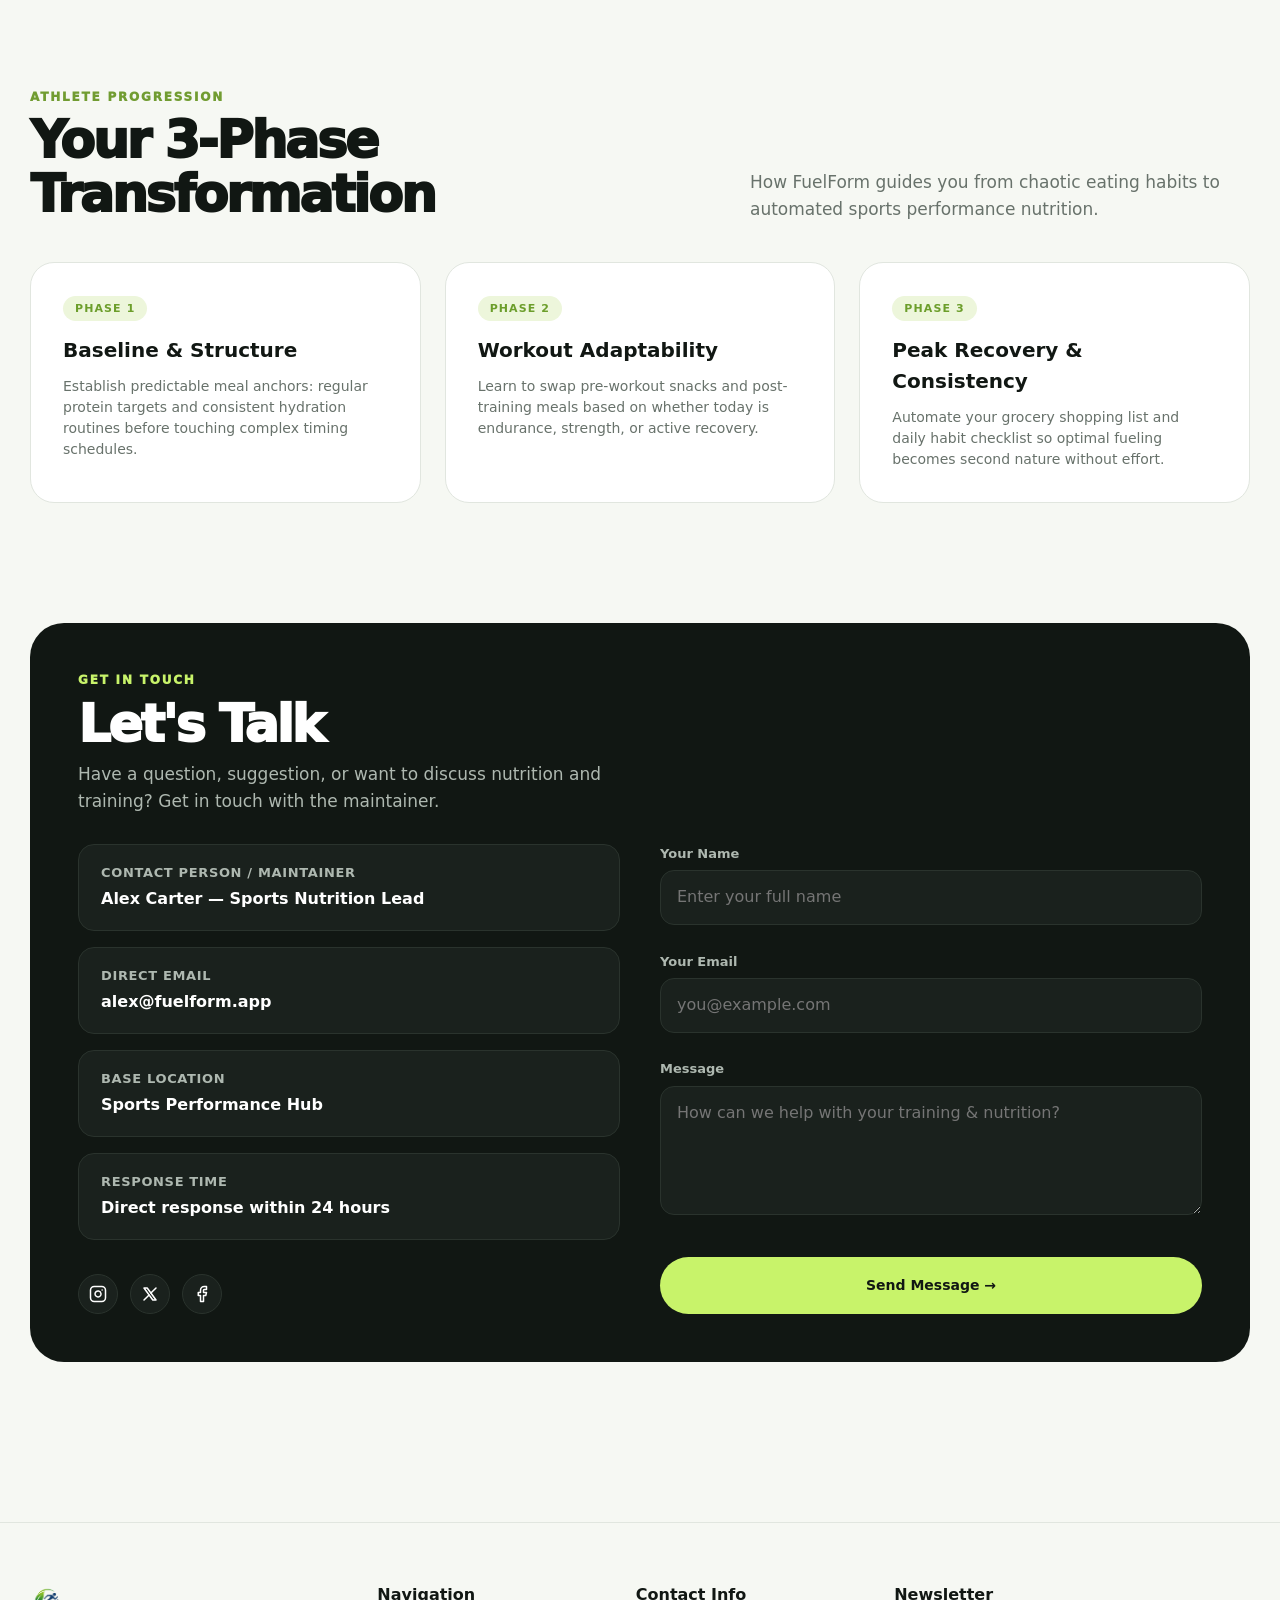
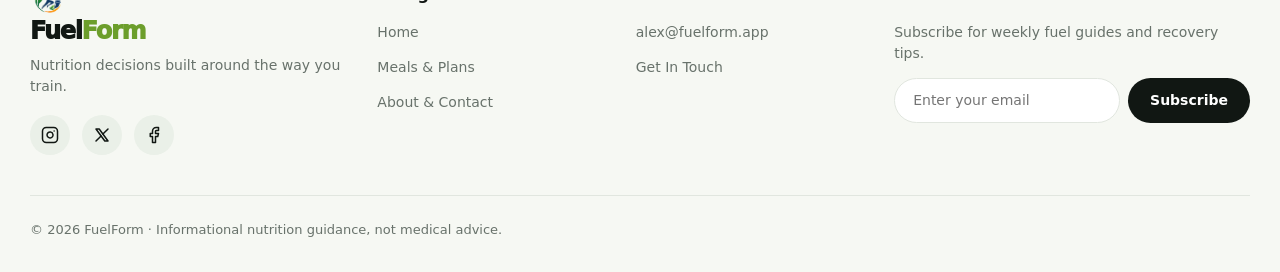
==== commit 7a801e61: "Add brand logo beside text and set favicon using logo.png" ====
--- a/about.html
+++ b/about.html
@@ -5,6 +5,7 @@
     <meta charset="utf-8">
     <meta name="viewport" content="width=device-width,initial-scale=1">
     <title>About & Contact · FuelForm</title>
+    <link rel="icon" type="image/png" href="assets/images/logo.png">
     <link rel="stylesheet" href="css/style.css">
 </head>
 
@@ -12,7 +13,7 @@
     <!-- HEADER -->
     <header class="header">
         <div class="container nav">
-            <a class="brand" href="index.html">Fuel<em>Form</em></a>
+            <a class="brand" href="index.html"><img src="assets/images/logo.png" alt="FuelForm Logo" class="brand-logo"><span>Fuel<em>Form</em></span></a>
             <nav class="navlinks">
                 <a href="index.html">Home</a>
                 <a href="about.html" class="active">About & Contact</a>
@@ -215,7 +216,7 @@
     <footer class="footer">
         <div class="container footgrid">
             <div>
-                <a class="brand" href="index.html">Fuel<em>Form</em></a>
+                <a class="brand" href="index.html"><img src="assets/images/logo.png" alt="FuelForm Logo" class="brand-logo"><span>Fuel<em>Form</em></span></a>
                 <p>Nutrition decisions built around the way you train.</p>
                 <div class="social-links">
                     <a href="#" aria-label="Instagram"><svg width="18" height="18" viewBox="0 0 24 24" fill="none" stroke="currentColor" stroke-width="2" stroke-linecap="round" stroke-linejoin="round"><rect x="2" y="2" width="20" height="20" rx="5" ry="5"></rect><path d="M16 11.37A4 4 0 1 1 12.63 8 4 4 0 0 1 16 11.37z"></path><line x1="17.5" y1="6.5" x2="17.51" y2="6.5"></line></svg></a>
--- a/css/style.css
+++ b/css/style.css
@@ -75,7 +75,18 @@
     letter-spacing: -1.3px;
     line-height: 1;
     color: var(--ink);
-    display: inline-block;
+    display: inline-flex;
+    align-items: center;
+    gap: 10px;
+    text-decoration: none;
+}
+
+.brand-logo {
+    height: 36px;
+    width: auto;
+    max-height: 36px;
+    object-fit: contain;
+    display: block;
 }
 
 .brand em {
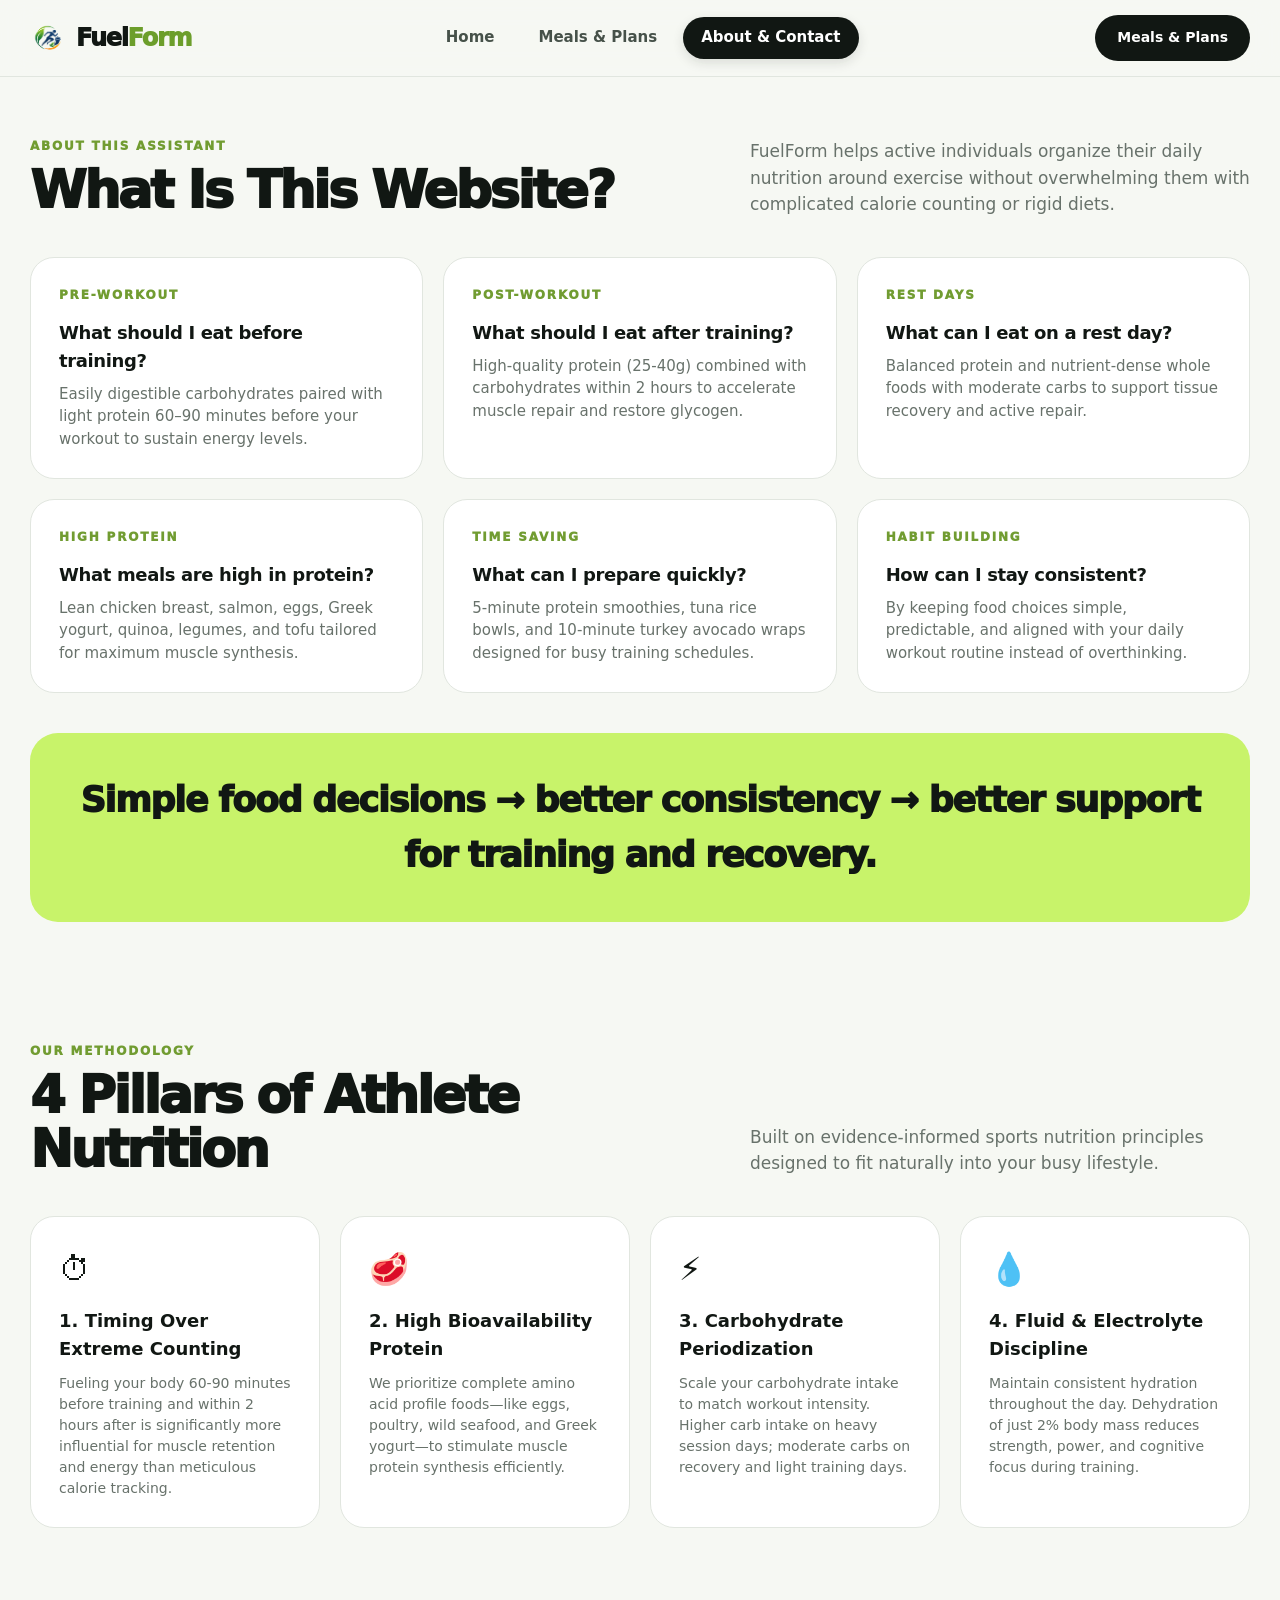
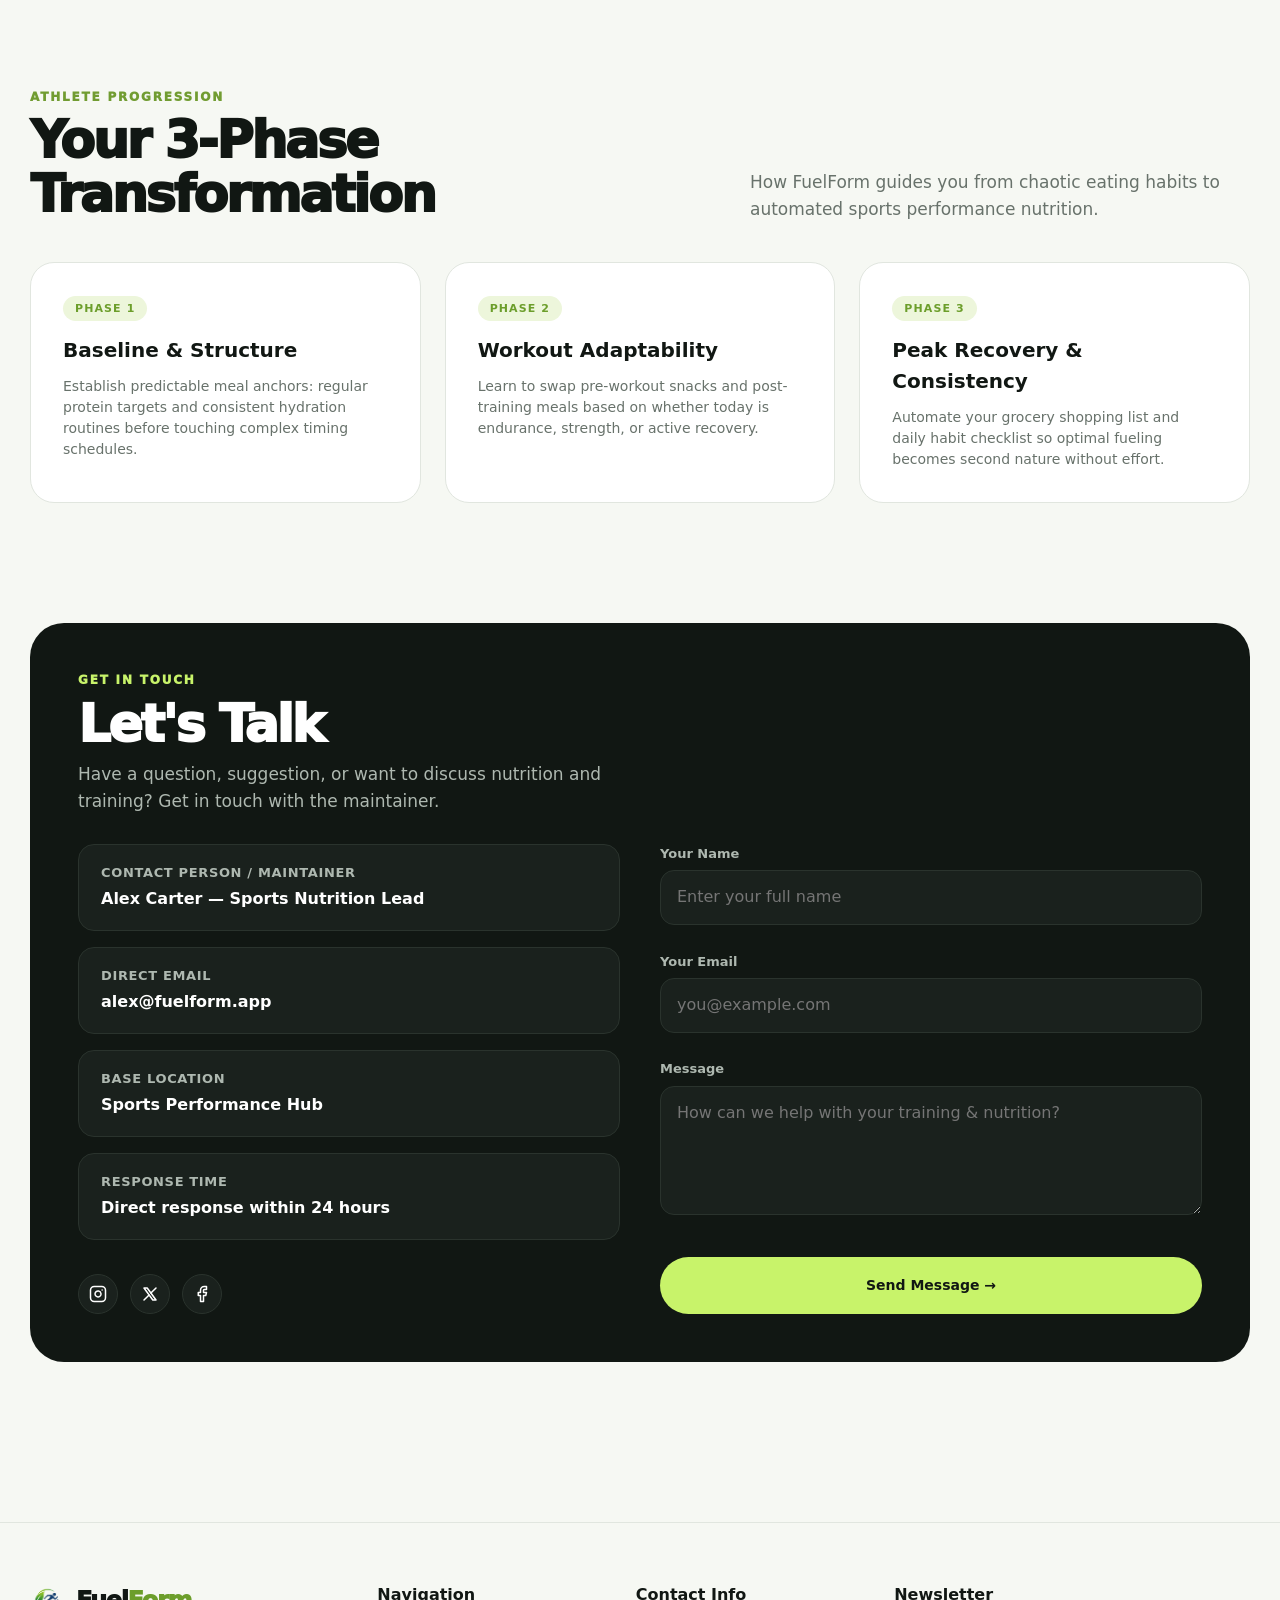
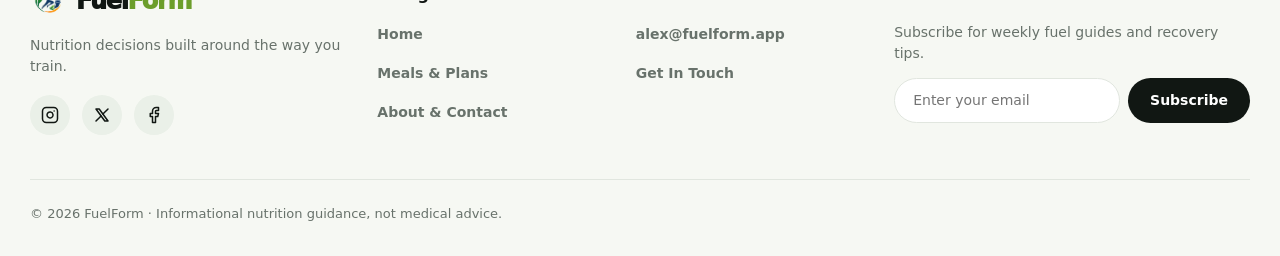
==== commit c03e6c49: "button and footer fixes" ====
--- a/about.html
+++ b/about.html
@@ -16,6 +16,7 @@
             <a class="brand" href="index.html"><img src="assets/images/logo.png" alt="FuelForm Logo" class="brand-logo"><span>Fuel<em>Form</em></span></a>
             <nav class="navlinks">
                 <a href="index.html">Home</a>
+                <a href="meals-plans.html">Meals & Plans</a>
                 <a href="about.html" class="active">About & Contact</a>
             </nav>
             <div class="actions">
--- a/css/style.css
+++ b/css/style.css
@@ -901,14 +901,20 @@
     margin: 8px 0 14px;
 }
 
-.footer a:not(.brand) {
+.footer p a {
+    position: relative;
+    display: inline-flex;
+    align-items: center;
     color: var(--muted);
     font-size: 14px;
-    transition: color 0.2s ease;
-}
-
-.footer a:not(.brand):hover {
+    font-weight: 600;
+    transition: all 0.25s cubic-bezier(0.4, 0, 0.2, 1);
+    padding: 2px 0;
+}
+
+.footer p a:hover {
     color: var(--green);
+    transform: translateX(4px);
 }
 
 .footer .brand {
@@ -916,7 +922,15 @@
     font-weight: 950;
     letter-spacing: -1.3px;
     color: var(--ink);
-    display: inline-block;
+    display: inline-flex;
+    align-items: center;
+    gap: 10px;
+    transition: transform 0.2s ease, opacity 0.2s ease;
+}
+
+.footer .brand:hover {
+    opacity: 0.88;
+    transform: translateY(-1px);
 }
 
 .footer h4 {
@@ -928,13 +942,17 @@
 
 .footer .social-links a {
     background: #eaf0e8;
-    border: 0;
-    color: var(--ink);
+    border: 1px solid transparent;
+    color: var(--ink);
+    transition: all 0.25s cubic-bezier(0.4, 0, 0.2, 1);
 }
 
 .footer .social-links a:hover {
     background: var(--dark);
-    color: white;
+    color: var(--lime);
+    border-color: var(--dark);
+    transform: translateY(-3px) scale(1.05);
+    box-shadow: 0 6px 16px rgba(17, 23, 19, 0.15);
 }
 
 .newsletter-form {
@@ -1034,7 +1052,9 @@
     }
 
     .actions .btn {
-        display: none;
+        display: inline-flex;
+        padding: 8px 14px;
+        font-size: 13px;
     }
 
     .hero {
@@ -1113,7 +1133,8 @@
         color: white;
         border-radius: 19px;
         padding: 9px 6px;
-        justify-around: space-around;
+        justify-content: space-around;
+        align-items: center;
         z-index: 999;
         box-shadow: 0 15px 40px rgba(0, 0, 0, 0.3);
     }
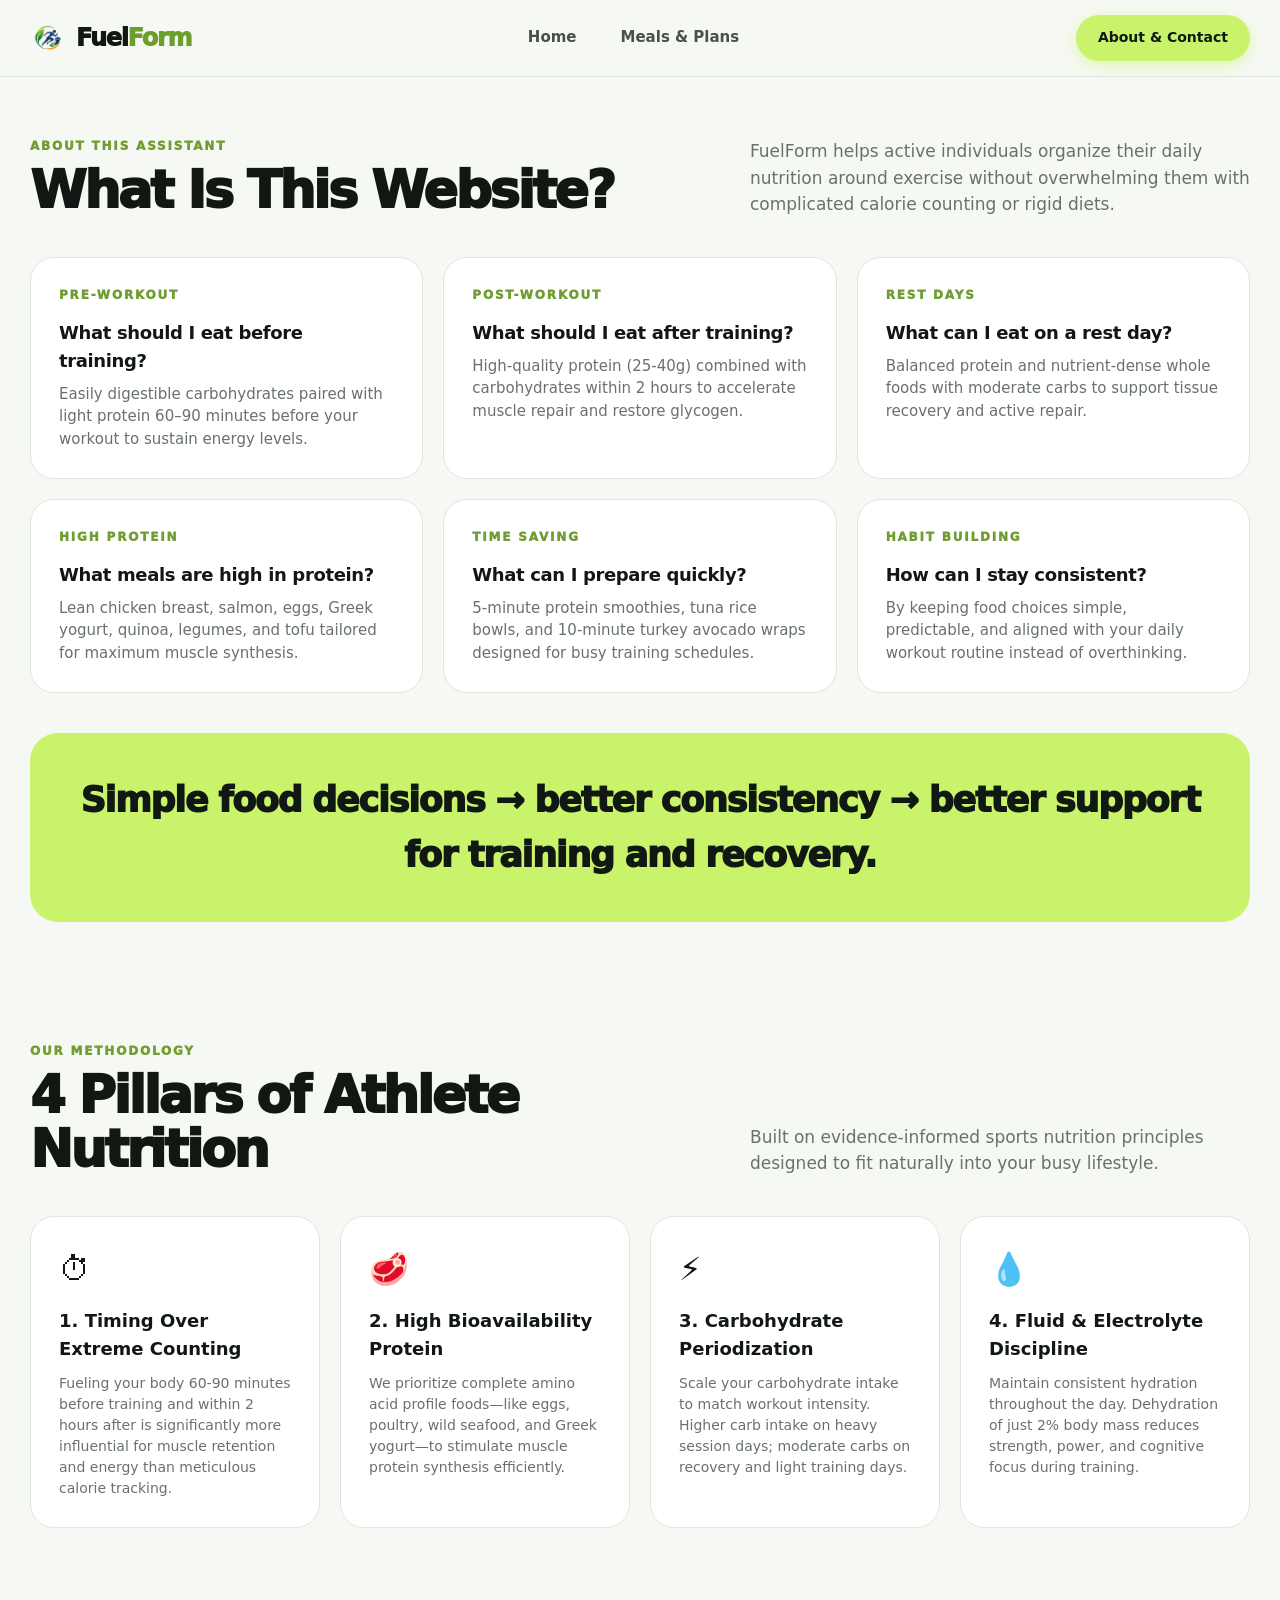
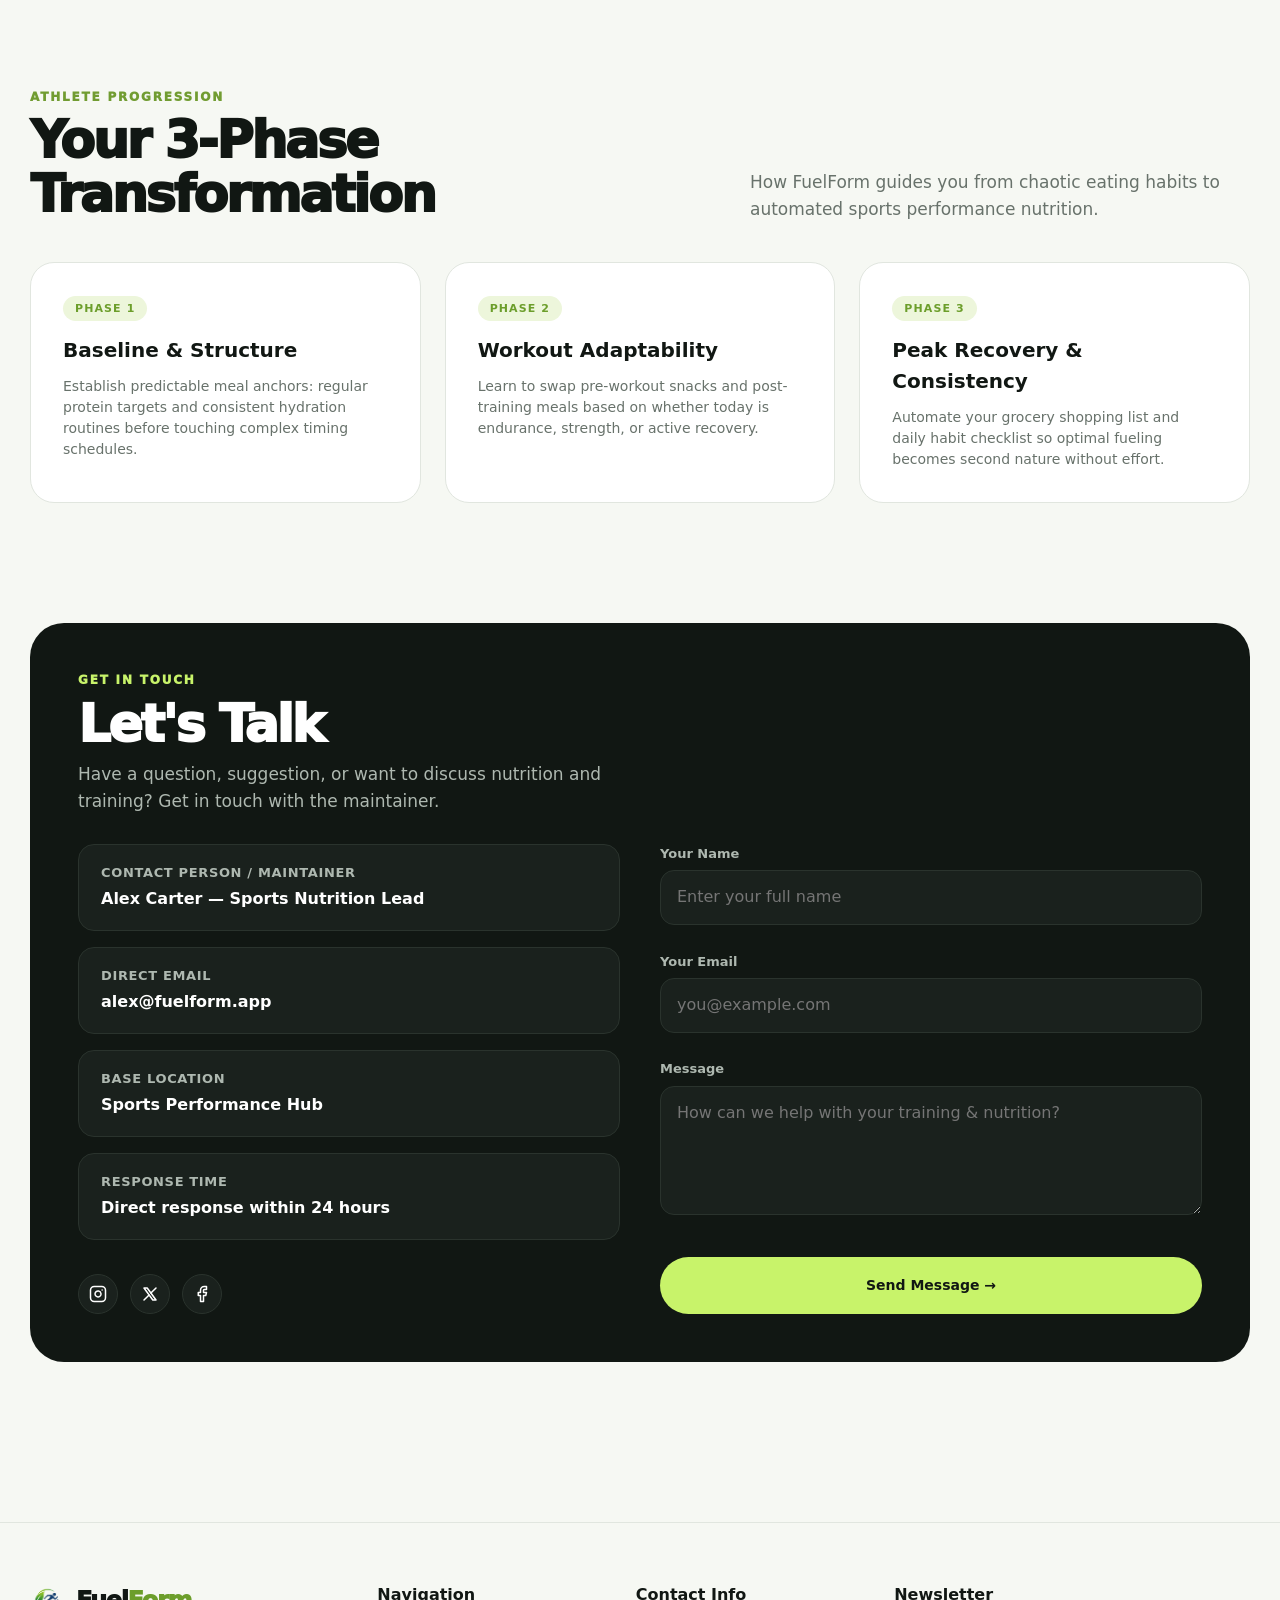
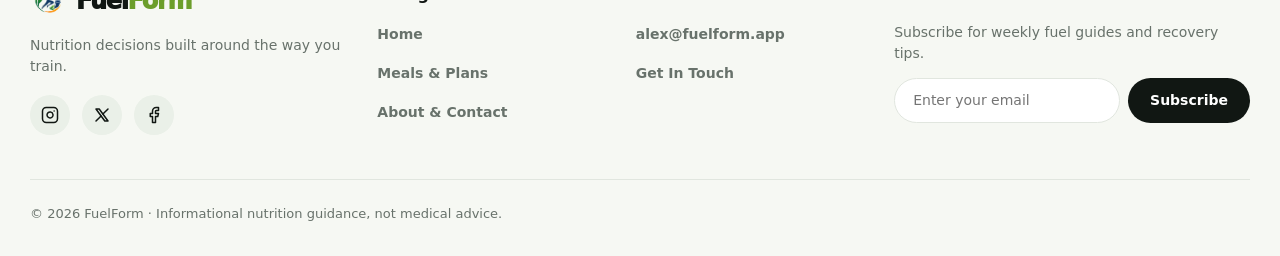
==== commit f516563d: "done" ====
--- a/about.html
+++ b/about.html
@@ -17,10 +17,10 @@
             <nav class="navlinks">
                 <a href="index.html">Home</a>
                 <a href="meals-plans.html">Meals & Plans</a>
-                <a href="about.html" class="active">About & Contact</a>
+                <a href="about.html" class="active nav-mobile-only">About & Contact</a>
             </nav>
             <div class="actions">
-                <a href="meals-plans.html" class="btn primary nav-cta">Meals & Plans</a>
+                <a href="about.html" class="btn primary nav-cta active">About & Contact</a>
                 <button class="menu" aria-label="Open navigation">☰</button>
             </div>
         </div>
--- a/css/style.css
+++ b/css/style.css
@@ -124,6 +124,14 @@
     box-shadow: 0 4px 12px rgba(17, 23, 19, 0.12);
 }
 
+.nav-mobile-only {
+    display: none !important;
+}
+
+.navlinks.open .nav-mobile-only {
+    display: inline-flex !important;
+}
+
 .actions {
     display: flex;
     gap: 12px;
@@ -1052,9 +1060,7 @@
     }
 
     .actions .btn {
-        display: inline-flex;
-        padding: 8px 14px;
-        font-size: 13px;
+        display: none;
     }
 
     .hero {
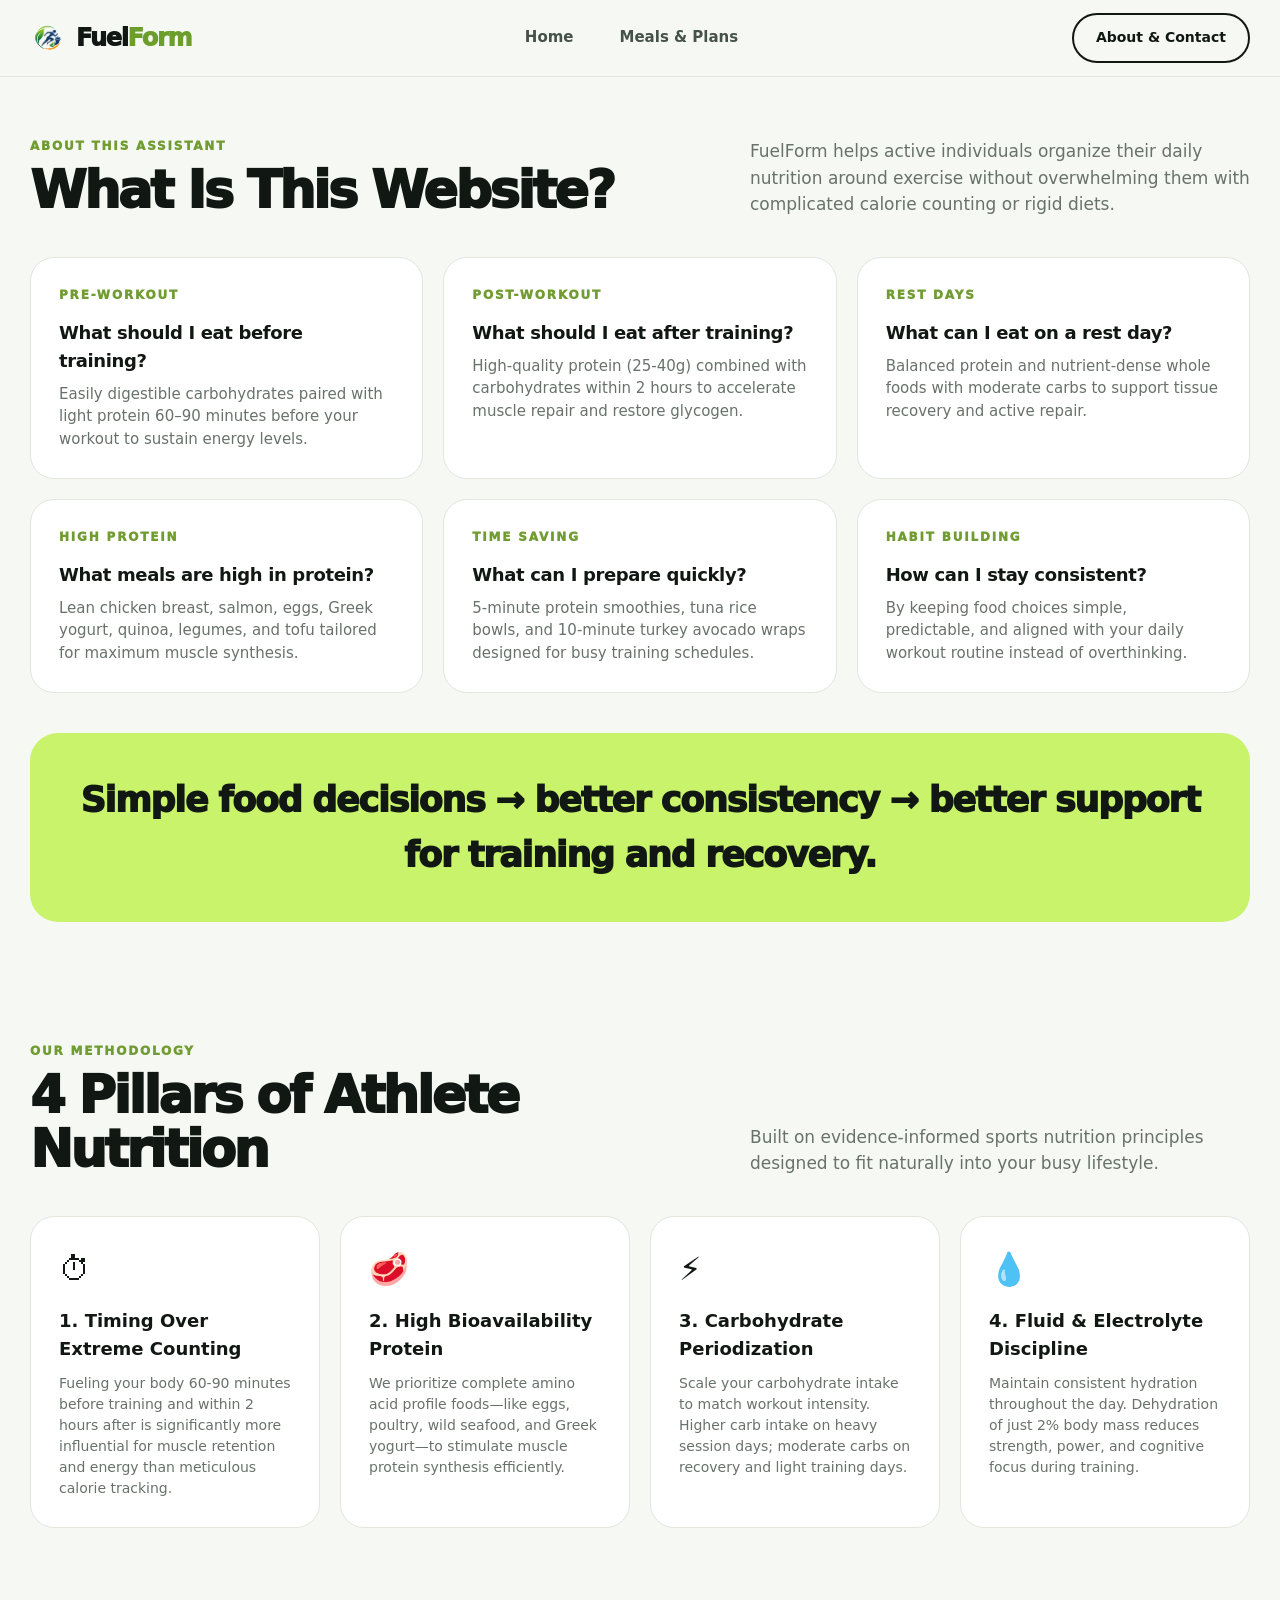
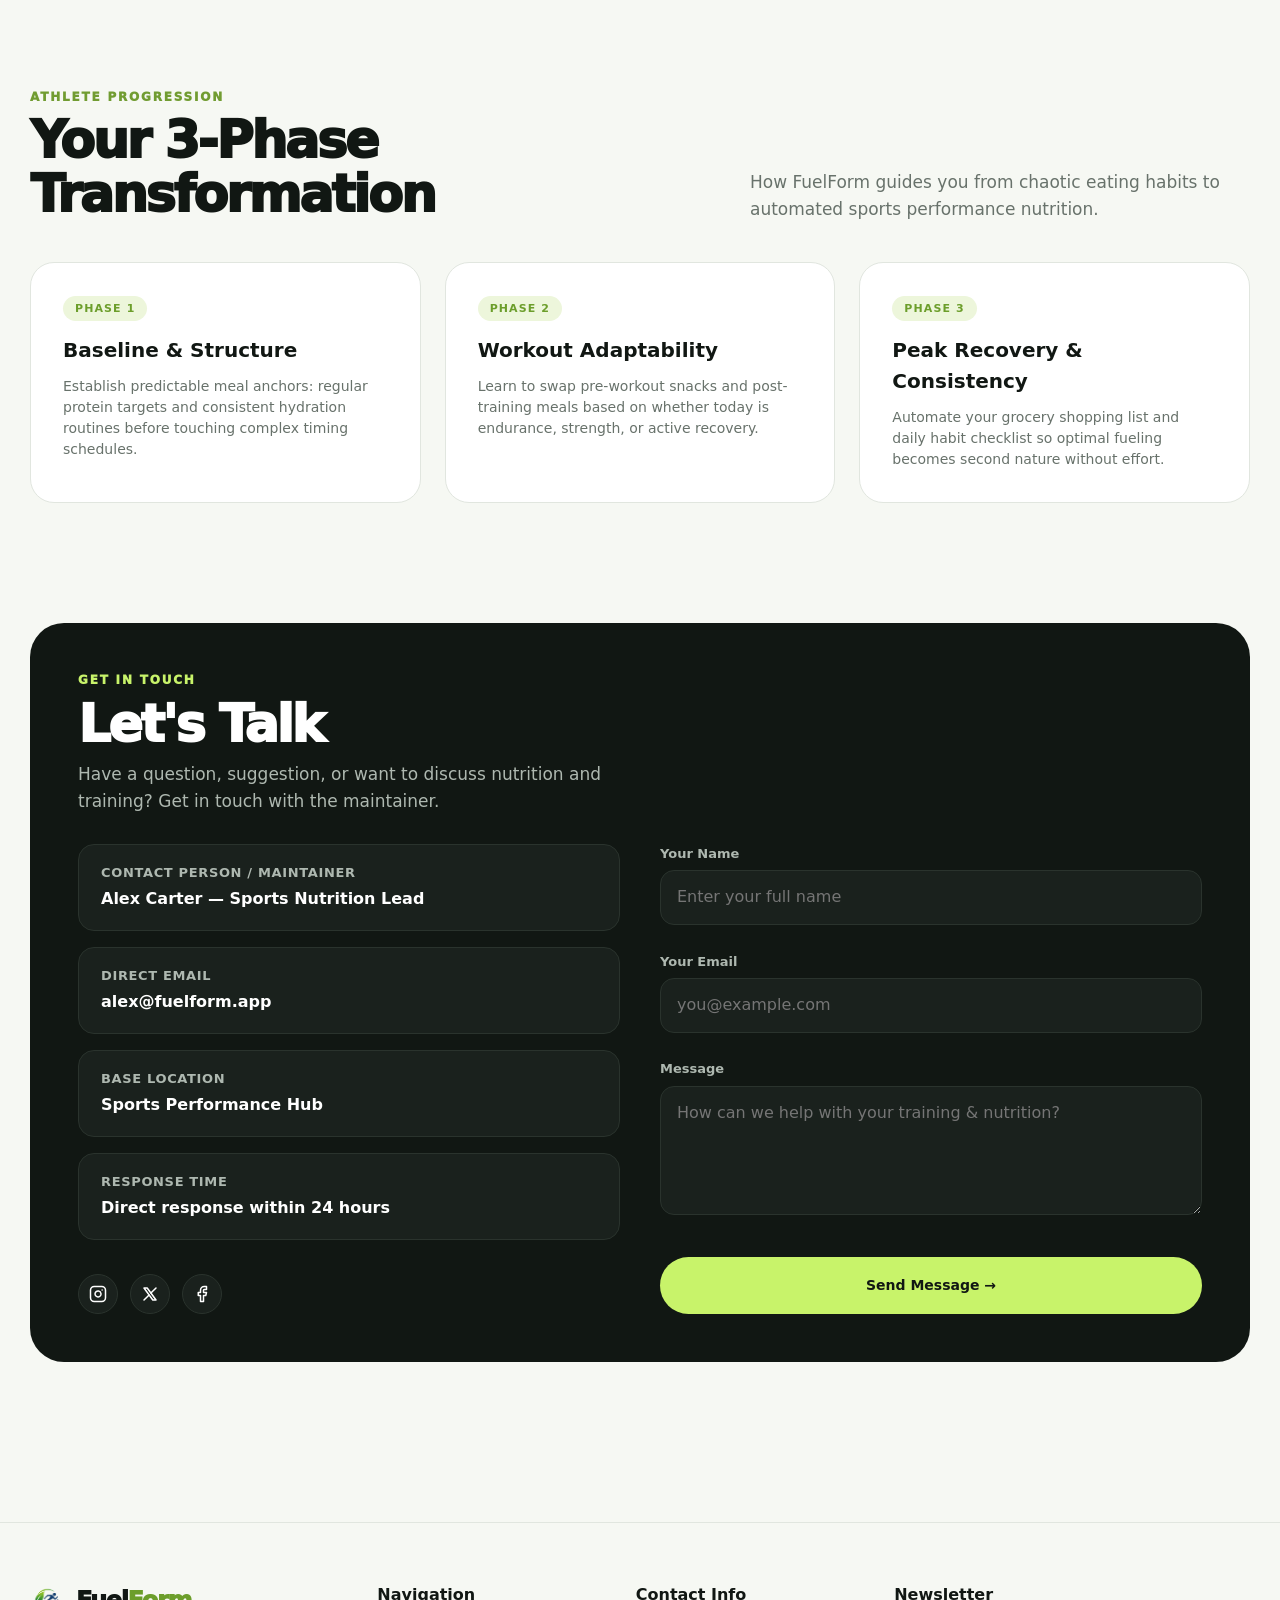
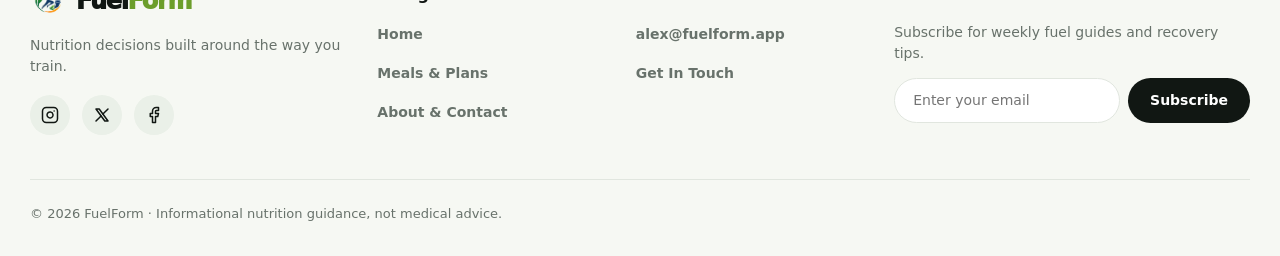
==== commit 85a82a8a: "intfix" ====
--- a/about.html
+++ b/about.html
@@ -261,6 +261,9 @@
         <a class="active" href="about.html"><b>ℹ</b>About & Contact</a>
     </div>
 
+    <!-- BACK TO TOP BUTTON -->
+    <button id="back-to-top" class="back-to-top" aria-label="Back to top" title="Back to top">↑</button>
+
     <script src="js/app.js"></script>
 </body>
 
--- a/css/style.css
+++ b/css/style.css
@@ -105,23 +105,27 @@
 
 .navlinks a {
     position: relative;
-    padding: 9px 18px;
+    padding: 8px 18px;
     border-radius: 999px;
+    border: 1.5px solid transparent;
     transition: all 0.2s ease;
     color: #465149;
     font-weight: 800;
+    background: transparent;
 }
 
 .navlinks a:hover {
     color: var(--ink);
-    background: #edf6db;
+    background: transparent;
+    border-color: var(--line);
 }
 
 .navlinks a.active {
-    color: white;
-    background: var(--dark);
+    color: var(--ink);
+    background: transparent;
+    border: 1.5px solid var(--dark);
     font-weight: 900;
-    box-shadow: 0 4px 12px rgba(17, 23, 19, 0.12);
+    box-shadow: none;
 }
 
 .nav-mobile-only {
@@ -165,10 +169,23 @@
     background: #252e28;
 }
 
+.nav-cta {
+    background: transparent;
+    color: var(--ink);
+    border: 1.5px solid var(--line);
+}
+
+.nav-cta:hover {
+    background: transparent;
+    color: var(--ink);
+    border-color: var(--dark);
+}
+
 .nav-cta.active {
-    background: var(--lime);
-    color: var(--ink);
-    box-shadow: 0 4px 14px rgba(187, 247, 61, 0.4);
+    background: transparent;
+    color: var(--ink);
+    border: 2px solid var(--dark);
+    box-shadow: none;
 }
 
 .lime {
@@ -652,6 +669,9 @@
     border: 1px solid var(--line);
     border-radius: 24px;
     overflow: hidden;
+    display: flex;
+    flex-direction: column;
+    height: 100%;
     transition: transform 0.2s ease, box-shadow 0.2s ease;
 }
 
@@ -667,19 +687,24 @@
 
 .meal-body {
     padding: 22px;
+    display: flex;
+    flex-direction: column;
+    flex: 1;
 }
 
 .meal-badge {
-    display: inline-block;
+    display: inline-flex;
+    align-items: center;
     font-size: 11px;
     font-weight: 900;
-    letter-spacing: 0.1em;
+    letter-spacing: 0.08em;
     text-transform: uppercase;
     background: #edf6db;
     color: var(--green);
     padding: 4px 10px;
     border-radius: 99px;
     margin-bottom: 10px;
+    width: fit-content;
 }
 
 .meal-body h3 {
@@ -687,6 +712,10 @@
     font-size: 20px;
     font-weight: 850;
     letter-spacing: -0.02em;
+    line-height: 1.3;
+    min-height: 52px;
+    display: flex;
+    align-items: flex-start;
 }
 
 .meal-body p {
@@ -700,6 +729,7 @@
     display: flex;
     gap: 8px;
     flex-wrap: wrap;
+    margin-top: auto;
 }
 
 .tag {
@@ -723,20 +753,23 @@
 .plan-tabs {
     display: flex;
     gap: 12px;
-    margin: 24px 0 32px;
+    margin: 28px 0 32px;
     flex-wrap: wrap;
 }
 
 .plan-tab-btn {
     background: #fafcf8;
-    border: 1px solid var(--line);
+    border: 1.5px solid var(--line);
     border-radius: 999px;
-    padding: 12px 24px;
+    padding: 12px 26px;
     font-weight: 850;
     font-size: 15px;
     cursor: pointer;
     transition: all 0.2s ease;
     color: var(--muted);
+    display: inline-flex;
+    align-items: center;
+    justify-content: center;
 }
 
 .plan-tab-btn.active,
@@ -744,43 +777,63 @@
     background: var(--dark);
     color: white;
     border-color: var(--dark);
+    box-shadow: 0 4px 14px rgba(17, 23, 19, 0.15);
 }
 
 .day-structure {
     display: grid;
     grid-template-columns: repeat(4, 1fr);
     gap: 16px;
+    align-items: stretch;
 }
 
 .step-card {
     background: #fafcf8;
     border: 1px solid var(--line);
     border-radius: 20px;
-    padding: 22px;
+    padding: 18px 20px;
+    display: flex;
+    flex-direction: column;
+    height: 100%;
+    box-shadow: 0 4px 15px rgba(0, 0, 0, 0.02);
+    transition: transform 0.2s ease, box-shadow 0.2s ease;
+}
+
+.step-card:hover {
+    transform: translateY(-3px);
+    box-shadow: 0 10px 25px rgba(0, 0, 0, 0.05);
 }
 
 .step-card small {
-    display: block;
-    font-size: 12px;
+    display: inline-flex;
+    align-items: center;
+    font-size: 10.5px;
     font-weight: 900;
     color: var(--green);
-    letter-spacing: 0.1em;
+    letter-spacing: 0.05em;
     text-transform: uppercase;
-    margin-bottom: 6px;
+    margin-bottom: 8px;
+    background: #edf6db;
+    padding: 4px 10px;
+    border-radius: 99px;
+    width: fit-content;
+    white-space: nowrap;
+    line-height: 1.2;
 }
 
 .step-card h4 {
-    margin: 0 0 6px;
-    font-size: 17px;
-    font-weight: 850;
-    color: var(--ink);
+    margin: 0 0 8px;
+    font-size: 16.5px;
+    font-weight: 850;
+    color: var(--ink);
+    line-height: 1.3;
 }
 
 .step-card p {
     margin: 0;
-    font-size: 13px;
+    font-size: 13.5px;
     color: var(--muted);
-    line-height: 1.4;
+    line-height: 1.45;
 }
 
 /* CONTACT SECTION */
@@ -1005,14 +1058,23 @@
 }
 
 /* RESPONSIVE DESIGN */
+@media(min-width: 681px) {
+    .navlinks {
+        display: flex !important;
+        position: static !important;
+        flex-direction: row !important;
+        background: transparent !important;
+        border: none !important;
+        box-shadow: none !important;
+        padding: 0 !important;
+    }
+
+    .menu {
+        display: none !important;
+    }
+}
+
 @media(max-width: 1000px) {
-    .navlinks {
-        display: none;
-    }
-
-    .menu {
-        display: block;
-    }
 
     .hero-grid,
     .hydration-box,
@@ -1051,6 +1113,14 @@
 }
 
 @media(max-width: 680px) {
+    .navlinks {
+        display: none;
+    }
+
+    .menu {
+        display: block;
+    }
+
     .container {
         width: calc(100% - 28px);
     }
@@ -1059,12 +1129,30 @@
         height: 68px;
     }
 
-    .actions .btn {
+    .header .nav-cta {
         display: none;
     }
 
     .hero {
         padding: 48px 0 30px;
+    }
+
+    .hero .actions {
+        display: flex;
+        flex-direction: row;
+        flex-wrap: wrap;
+        gap: 12px;
+        margin-top: 24px !important;
+    }
+
+    .hero .actions .btn {
+        display: inline-flex !important;
+        flex: 1 1 calc(50% - 12px);
+        min-width: 140px;
+        justify-content: center;
+        text-align: center;
+        padding: 13px 18px;
+        font-size: 14px;
     }
 
     .hero h1 {
@@ -1260,7 +1348,7 @@
 
 .schedule-card:hover {
     transform: translateY(-2px);
-    box-shadow: 0 10px 30px rgba(0,0,0,0.05);
+    box-shadow: 0 10px 30px rgba(0, 0, 0, 0.05);
 }
 
 .schedule-time {
@@ -1426,6 +1514,7 @@
 }
 
 @media (max-width: 1000px) {
+
     .hydration-tips-grid,
     .grocery-grid,
     .progress-grid,
@@ -1436,6 +1525,7 @@
 }
 
 @media (max-width: 680px) {
+
     .hydration-tips-grid,
     .grocery-grid,
     .progress-grid,
@@ -1449,4 +1539,52 @@
         align-items: flex-start;
         gap: 12px;
     }
+}
+
+/* BACK TO TOP BUTTON STYLES */
+.back-to-top {
+    position: fixed;
+    bottom: 30px;
+    right: 30px;
+    width: 48px;
+    height: 48px;
+    border-radius: 50%;
+    background: var(--dark);
+    color: var(--lime);
+    border: 2px solid var(--lime);
+    font-size: 22px;
+    font-weight: bold;
+    cursor: pointer;
+    display: flex;
+    align-items: center;
+    justify-content: center;
+    box-shadow: 0 10px 25px rgba(0, 0, 0, 0.25);
+    opacity: 0;
+    visibility: hidden;
+    transform: translateY(12px);
+    transition: all 0.3s cubic-bezier(0.4, 0, 0.2, 1);
+    z-index: 998;
+}
+
+.back-to-top.visible {
+    opacity: 1;
+    visibility: visible;
+    transform: translateY(0);
+}
+
+.back-to-top:hover {
+    background: var(--lime);
+    color: var(--dark);
+    transform: translateY(-3px);
+    box-shadow: 0 14px 30px rgba(187, 247, 61, 0.35);
+}
+
+@media (max-width: 680px) {
+    .back-to-top {
+        bottom: 78px;
+        right: 16px;
+        width: 44px;
+        height: 44px;
+        font-size: 19px;
+    }
 }
